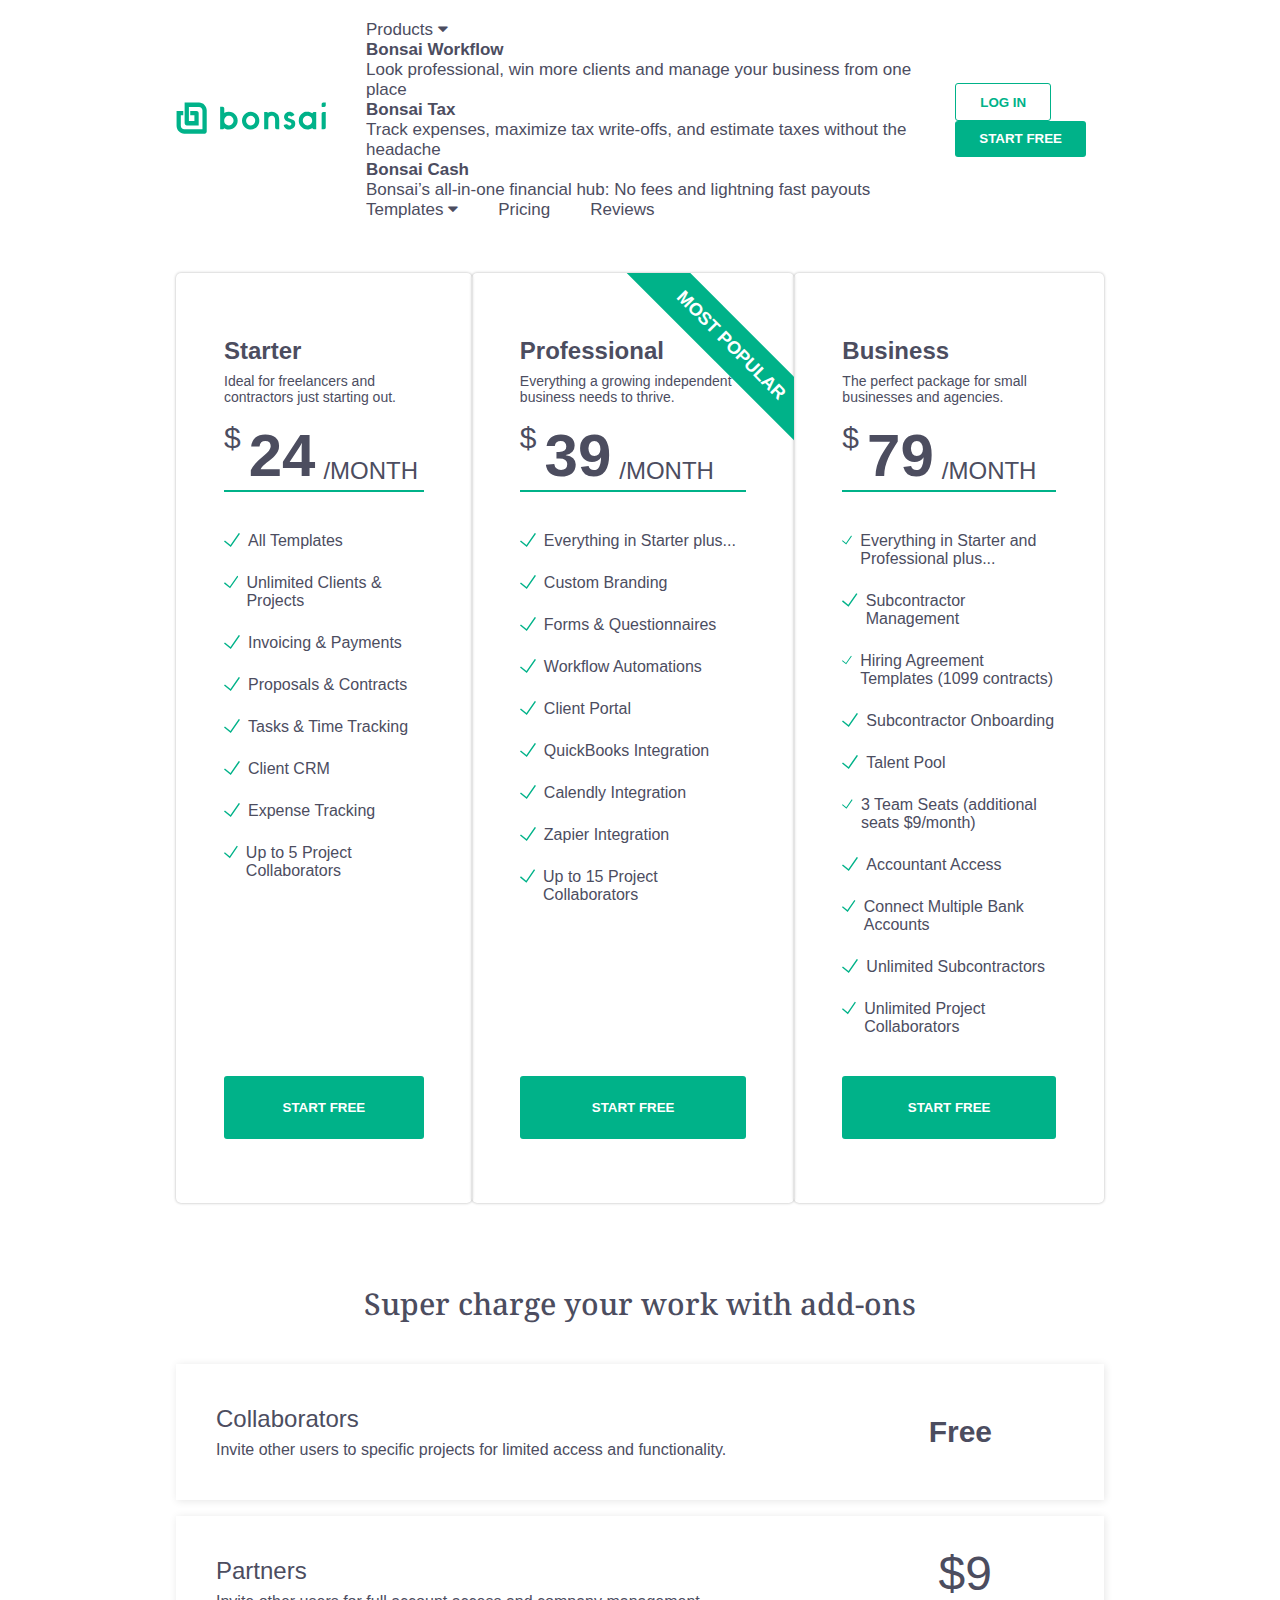
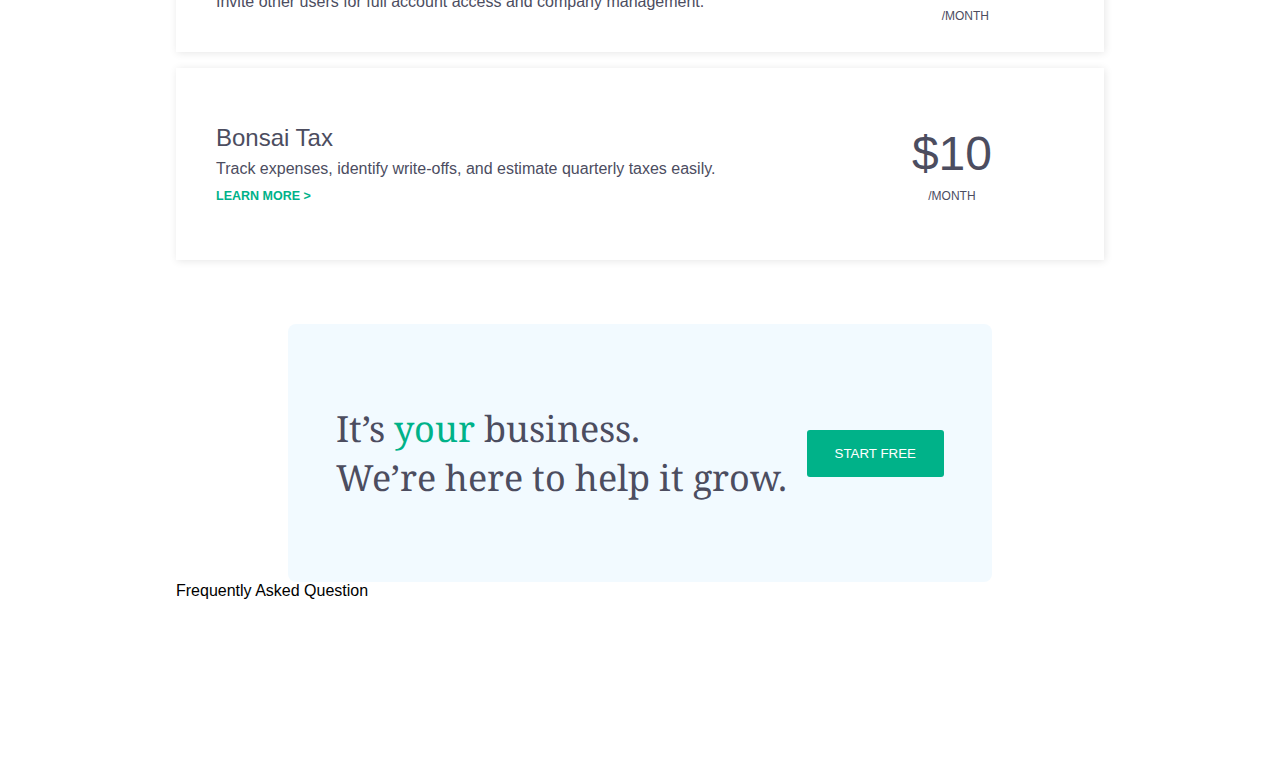
==== bonsai.html @ a68d9972 "added the dropdown content for product in html" ====
<!DOCTYPE html>
<html lang="en">
<head>
    <meta charset="UTF-8">
    <meta name="viewport" content="width=device-width, initial-scale=1.0">
    <title>Bonsai</title>
    <link rel="preconnect" href="https://fonts.googleapis.com">
<link rel="preconnect" href="https://fonts.gstatic.com" crossorigin>
<link href="https://fonts.googleapis.com/css2?family=Noto+Serif:ital,wght@0,100..900;1,100..900&display=swap" rel="stylesheet">
<link rel="stylesheet" href="https://cdnjs.cloudflare.com/ajax/libs/font-awesome/4.7.0/css/font-awesome.min.css">

    <link rel="stylesheet" href="css/component/header.css">
    <link rel="stylesheet" href="css/bonsai__general.css">
    <link rel="stylesheet" href="css/component/pricing__header.css">
    <link rel="stylesheet" href="css/component/pricing__content.css">
    <link rel="stylesheet" href="css/component/addons.css">
    <link rel="stylesheet" href="css/component/signin.css">
</head>
<body>
        <!-- HEADER -->
    <header class="header__container">
        <div class="header__left">
            <img class="header__logo" src="pictures/bonsai-logo.svg" >
        </div>

        <div class="header__middle">
        <nav class="header__navigation">
            <ul class="header__list">
                <li class="header__list-element header__products">
                    <span class="header__dropdown ">Products <i class="fa fa-caret-down"></i></span>
                    <!-- Dropdown content -->
                    <div class="header__dropdown-content">
                        <a class="header__dropdown-element">
                            <h4 class="dropdown__title">Bonsai Workflow</h4>
                            <p class="dropdown__description">
                                Look professional, win more clients and manage your business from one place
                            </p>
                        </a>
                        <a class="header__dropdown-element">
                            <h4 class="dropdown__title">Bonsai Tax</h4>
                            <p class="dropdown__description">
                                Track expenses, maximize tax write-offs, and estimate taxes without the headache
                            </p>
                        </a>
                        <a class="header__dropdown-element">
                            <h4 class="dropdown__title">Bonsai Cash</h4>
                            <p class="dropdown__description">
                                Bonsai’s all-in-one financial hub: No fees and lightning fast payouts
                            </p>
                        </a>
                    </a>
                </li>
                <li class="header__list-element">
                    <span class="header__dropdown">Templates <i class="fa fa-caret-down"></i></span>
                </li>
                <li class="header__list-element">
                    <a class="header__link" href="">Pricing</a>
                </li>
                <li class="header__list-element">
                    <a class="header__link" href="">Reviews</a>
                </li>
            </ul>
        </nav>
       </div>

       <div class="header__right">
            <button class="header__login">LOG IN</button>
            <button class="header__start">START FREE</button>
        </div>
    </header>
    <!-- MAIN SECTION -->
    <main>
        <!-- PRICING -->
        <section class="pricing__container">
            <div class="pricing__header">
                <h1 class="pricing__header-title">Plans & Pricing</h1>
                <div class="pricing__header-toggle-container">
                    <div class="pricing__header-toggle-monthly pricing__header-text">
                        MONTHLY
                    </div>
                    <label class="pricing__toggle-container">
                        <input type="checkbox" class="pricing__toggle-input">
                        <div class="pricing__toggle-button corner-round"></div>
                    </label>
                    <div class="pricing__header-toggle-yearly pricing__header-text">
                        YEARLY
                    </div>
                    <img class="pricing__header-toggle-image" src="pictures/2-months.svg" alt="">
                </div>
            </div>
            <div class="pricing__content-container">
                <!-- ELEMENT 1 -->
                <article class="pricing__content-element">
                    <h1 class="pricing__content-title">Starter</h1>
                    <p class="pricing__content-description">Ideal for freelancers and contractors just starting out.</p>
                    <div  class="pricing__content-price-container">
                        <span class="pricing__content-price-dollar">$</span><span class="pricing__content-price">24</span><span class="pricing__content-price-month">/MONTH</span>
                    </div>
                    <ul class="pricing-content-list">
                        <li><svg fill="#00b289" height="64px" width="64px" version="1.1" id="Capa_1" xmlns="http://www.w3.org/2000/svg" xmlns:xlink="http://www.w3.org/1999/xlink" viewBox="0 0 490 490" xml:space="preserve" stroke="#00b289" stroke-width="0.0049"><g id="SVGRepo_bgCarrier" stroke-width="0"></g><g id="SVGRepo_tracerCarrier" stroke-linecap="round" stroke-linejoin="round"></g><g id="SVGRepo_iconCarrier"> <polygon points="452.253,28.326 197.831,394.674 29.044,256.875 0,292.469 207.253,461.674 490,54.528 "></polygon> </g></svg> All Templates</li>
                        <li><svg fill="#00b289" height="64px" width="64px" version="1.1" id="Capa_1" xmlns="http://www.w3.org/2000/svg" xmlns:xlink="http://www.w3.org/1999/xlink" viewBox="0 0 490 490" xml:space="preserve" stroke="#00b289" stroke-width="0.0049"><g id="SVGRepo_bgCarrier" stroke-width="0"></g><g id="SVGRepo_tracerCarrier" stroke-linecap="round" stroke-linejoin="round"></g><g id="SVGRepo_iconCarrier"> <polygon points="452.253,28.326 197.831,394.674 29.044,256.875 0,292.469 207.253,461.674 490,54.528 "></polygon> </g></svg> Unlimited Clients & Projects</li>
                        <li><svg fill="#00b289" height="64px" width="64px" version="1.1" id="Capa_1" xmlns="http://www.w3.org/2000/svg" xmlns:xlink="http://www.w3.org/1999/xlink" viewBox="0 0 490 490" xml:space="preserve" stroke="#00b289" stroke-width="0.0049"><g id="SVGRepo_bgCarrier" stroke-width="0"></g><g id="SVGRepo_tracerCarrier" stroke-linecap="round" stroke-linejoin="round"></g><g id="SVGRepo_iconCarrier"> <polygon points="452.253,28.326 197.831,394.674 29.044,256.875 0,292.469 207.253,461.674 490,54.528 "></polygon> </g></svg> Invoicing & Payments</li>
                        <li><svg fill="#00b289" height="64px" width="64px" version="1.1" id="Capa_1" xmlns="http://www.w3.org/2000/svg" xmlns:xlink="http://www.w3.org/1999/xlink" viewBox="0 0 490 490" xml:space="preserve" stroke="#00b289" stroke-width="0.0049"><g id="SVGRepo_bgCarrier" stroke-width="0"></g><g id="SVGRepo_tracerCarrier" stroke-linecap="round" stroke-linejoin="round"></g><g id="SVGRepo_iconCarrier"> <polygon points="452.253,28.326 197.831,394.674 29.044,256.875 0,292.469 207.253,461.674 490,54.528 "></polygon> </g></svg> Proposals & Contracts</li>
                        <li><svg fill="#00b289" height="64px" width="64px" version="1.1" id="Capa_1" xmlns="http://www.w3.org/2000/svg" xmlns:xlink="http://www.w3.org/1999/xlink" viewBox="0 0 490 490" xml:space="preserve" stroke="#00b289" stroke-width="0.0049"><g id="SVGRepo_bgCarrier" stroke-width="0"></g><g id="SVGRepo_tracerCarrier" stroke-linecap="round" stroke-linejoin="round"></g><g id="SVGRepo_iconCarrier"> <polygon points="452.253,28.326 197.831,394.674 29.044,256.875 0,292.469 207.253,461.674 490,54.528 "></polygon> </g></svg> Tasks & Time Tracking</li>
                        <li><svg fill="#00b289" height="64px" width="64px" version="1.1" id="Capa_1" xmlns="http://www.w3.org/2000/svg" xmlns:xlink="http://www.w3.org/1999/xlink" viewBox="0 0 490 490" xml:space="preserve" stroke="#00b289" stroke-width="0.0049"><g id="SVGRepo_bgCarrier" stroke-width="0"></g><g id="SVGRepo_tracerCarrier" stroke-linecap="round" stroke-linejoin="round"></g><g id="SVGRepo_iconCarrier"> <polygon points="452.253,28.326 197.831,394.674 29.044,256.875 0,292.469 207.253,461.674 490,54.528 "></polygon> </g></svg> Client CRM</li>
                        <li><svg fill="#00b289" height="64px" width="64px" version="1.1" id="Capa_1" xmlns="http://www.w3.org/2000/svg" xmlns:xlink="http://www.w3.org/1999/xlink" viewBox="0 0 490 490" xml:space="preserve" stroke="#00b289" stroke-width="0.0049"><g id="SVGRepo_bgCarrier" stroke-width="0"></g><g id="SVGRepo_tracerCarrier" stroke-linecap="round" stroke-linejoin="round"></g><g id="SVGRepo_iconCarrier"> <polygon points="452.253,28.326 197.831,394.674 29.044,256.875 0,292.469 207.253,461.674 490,54.528 "></polygon> </g></svg> Expense Tracking</li>
                        <li><svg fill="#00b289" height="64px" width="64px" version="1.1" id="Capa_1" xmlns="http://www.w3.org/2000/svg" xmlns:xlink="http://www.w3.org/1999/xlink" viewBox="0 0 490 490" xml:space="preserve" stroke="#00b289" stroke-width="0.0049"><g id="SVGRepo_bgCarrier" stroke-width="0"></g><g id="SVGRepo_tracerCarrier" stroke-linecap="round" stroke-linejoin="round"></g><g id="SVGRepo_iconCarrier"> <polygon points="452.253,28.326 197.831,394.674 29.044,256.875 0,292.469 207.253,461.674 490,54.528 "></polygon> </g></svg> Up to 5 Project Collaborators</li>
                    </ul>
                    <button class="pricing-content-button">START FREE</button>
                </article>
                <!-- ELEMENT 2 -->
                <article class="pricing__content-element most-popular">
                    <div class="most_popular-container">MOST POPULAR</div>
                    <h1 class="pricing__content-title">Professional</h1>
                    <p class="pricing__content-description">Everything a growing independent business needs to thrive.</p>
                    <div class="pricing__content-price-container">
                         <span class="pricing__content-price-dollar">$</span><span class="pricing__content-price">39</span><span class="pricing__content-price-month">/MONTH</span>
                    </div>
                    <ul class="pricing-content-list">
                        <li><svg fill="#00b289" height="64px" width="64px" version="1.1" id="Capa_1" xmlns="http://www.w3.org/2000/svg" xmlns:xlink="http://www.w3.org/1999/xlink" viewBox="0 0 490 490" xml:space="preserve" stroke="#00b289" stroke-width="0.0049"><g id="SVGRepo_bgCarrier" stroke-width="0"></g><g id="SVGRepo_tracerCarrier" stroke-linecap="round" stroke-linejoin="round"></g><g id="SVGRepo_iconCarrier"> <polygon points="452.253,28.326 197.831,394.674 29.044,256.875 0,292.469 207.253,461.674 490,54.528 "></polygon> </g></svg>    Everything in Starter plus...</li>
                        <li><svg fill="#00b289" height="64px" width="64px" version="1.1" id="Capa_1" xmlns="http://www.w3.org/2000/svg" xmlns:xlink="http://www.w3.org/1999/xlink" viewBox="0 0 490 490" xml:space="preserve" stroke="#00b289" stroke-width="0.0049"><g id="SVGRepo_bgCarrier" stroke-width="0"></g><g id="SVGRepo_tracerCarrier" stroke-linecap="round" stroke-linejoin="round"></g><g id="SVGRepo_iconCarrier"> <polygon points="452.253,28.326 197.831,394.674 29.044,256.875 0,292.469 207.253,461.674 490,54.528 "></polygon> </g></svg>    Custom Branding</li>
                        <li><svg fill="#00b289" height="64px" width="64px" version="1.1" id="Capa_1" xmlns="http://www.w3.org/2000/svg" xmlns:xlink="http://www.w3.org/1999/xlink" viewBox="0 0 490 490" xml:space="preserve" stroke="#00b289" stroke-width="0.0049"><g id="SVGRepo_bgCarrier" stroke-width="0"></g><g id="SVGRepo_tracerCarrier" stroke-linecap="round" stroke-linejoin="round"></g><g id="SVGRepo_iconCarrier"> <polygon points="452.253,28.326 197.831,394.674 29.044,256.875 0,292.469 207.253,461.674 490,54.528 "></polygon> </g></svg>    Forms & Questionnaires</li>
                        <li><svg fill="#00b289" height="64px" width="64px" version="1.1" id="Capa_1" xmlns="http://www.w3.org/2000/svg" xmlns:xlink="http://www.w3.org/1999/xlink" viewBox="0 0 490 490" xml:space="preserve" stroke="#00b289" stroke-width="0.0049"><g id="SVGRepo_bgCarrier" stroke-width="0"></g><g id="SVGRepo_tracerCarrier" stroke-linecap="round" stroke-linejoin="round"></g><g id="SVGRepo_iconCarrier"> <polygon points="452.253,28.326 197.831,394.674 29.044,256.875 0,292.469 207.253,461.674 490,54.528 "></polygon> </g></svg>    Workflow Automations</li>
                        <li><svg fill="#00b289" height="64px" width="64px" version="1.1" id="Capa_1" xmlns="http://www.w3.org/2000/svg" xmlns:xlink="http://www.w3.org/1999/xlink" viewBox="0 0 490 490" xml:space="preserve" stroke="#00b289" stroke-width="0.0049"><g id="SVGRepo_bgCarrier" stroke-width="0"></g><g id="SVGRepo_tracerCarrier" stroke-linecap="round" stroke-linejoin="round"></g><g id="SVGRepo_iconCarrier"> <polygon points="452.253,28.326 197.831,394.674 29.044,256.875 0,292.469 207.253,461.674 490,54.528 "></polygon> </g></svg>    Client Portal</li>
                        <li><svg fill="#00b289" height="64px" width="64px" version="1.1" id="Capa_1" xmlns="http://www.w3.org/2000/svg" xmlns:xlink="http://www.w3.org/1999/xlink" viewBox="0 0 490 490" xml:space="preserve" stroke="#00b289" stroke-width="0.0049"><g id="SVGRepo_bgCarrier" stroke-width="0"></g><g id="SVGRepo_tracerCarrier" stroke-linecap="round" stroke-linejoin="round"></g><g id="SVGRepo_iconCarrier"> <polygon points="452.253,28.326 197.831,394.674 29.044,256.875 0,292.469 207.253,461.674 490,54.528 "></polygon> </g></svg>    QuickBooks Integration</li>
                        <li><svg fill="#00b289" height="64px" width="64px" version="1.1" id="Capa_1" xmlns="http://www.w3.org/2000/svg" xmlns:xlink="http://www.w3.org/1999/xlink" viewBox="0 0 490 490" xml:space="preserve" stroke="#00b289" stroke-width="0.0049"><g id="SVGRepo_bgCarrier" stroke-width="0"></g><g id="SVGRepo_tracerCarrier" stroke-linecap="round" stroke-linejoin="round"></g><g id="SVGRepo_iconCarrier"> <polygon points="452.253,28.326 197.831,394.674 29.044,256.875 0,292.469 207.253,461.674 490,54.528 "></polygon> </g></svg>    Calendly Integration</li>
                        <li><svg fill="#00b289" height="64px" width="64px" version="1.1" id="Capa_1" xmlns="http://www.w3.org/2000/svg" xmlns:xlink="http://www.w3.org/1999/xlink" viewBox="0 0 490 490" xml:space="preserve" stroke="#00b289" stroke-width="0.0049"><g id="SVGRepo_bgCarrier" stroke-width="0"></g><g id="SVGRepo_tracerCarrier" stroke-linecap="round" stroke-linejoin="round"></g><g id="SVGRepo_iconCarrier"> <polygon points="452.253,28.326 197.831,394.674 29.044,256.875 0,292.469 207.253,461.674 490,54.528 "></polygon> </g></svg>    Zapier Integration</li>
                        <li><svg fill="#00b289" height="64px" width="64px" version="1.1" id="Capa_1" xmlns="http://www.w3.org/2000/svg" xmlns:xlink="http://www.w3.org/1999/xlink" viewBox="0 0 490 490" xml:space="preserve" stroke="#00b289" stroke-width="0.0049"><g id="SVGRepo_bgCarrier" stroke-width="0"></g><g id="SVGRepo_tracerCarrier" stroke-linecap="round" stroke-linejoin="round"></g><g id="SVGRepo_iconCarrier"> <polygon points="452.253,28.326 197.831,394.674 29.044,256.875 0,292.469 207.253,461.674 490,54.528 "></polygon> </g></svg>    Up to 15 Project Collaborators</li>
                    </ul>
                    <button class="pricing-content-button">START FREE</button>
                </article>
                <!-- ELEMENT 3 -->
                <article class="pricing__content-element">
                    <h1 class="pricing__content-title">Business</h1>
                    <p class="pricing__content-description">The perfect package for small businesses and agencies.</p>
                    <div class="pricing__content-price-container">
                         <span class="pricing__content-price-dollar">$</span><span class="pricing__content-price">79</span><span class="pricing__content-price-month">/MONTH</span>
                    </div>
                    <ul class="pricing-content-list">
                        <li><svg fill="#00b289" height="64px" width="64px" version="1.1" id="Capa_1" xmlns="http://www.w3.org/2000/svg" xmlns:xlink="http://www.w3.org/1999/xlink" viewBox="0 0 490 490" xml:space="preserve" stroke="#00b289" stroke-width="0.0049"><g id="SVGRepo_bgCarrier" stroke-width="0"></g><g id="SVGRepo_tracerCarrier" stroke-linecap="round" stroke-linejoin="round"></g><g id="SVGRepo_iconCarrier"> <polygon points="452.253,28.326 197.831,394.674 29.044,256.875 0,292.469 207.253,461.674 490,54.528 "></polygon> </g></svg> Everything in Starter and Professional plus...</li>
                        <li><svg fill="#00b289" height="64px" width="64px" version="1.1" id="Capa_1" xmlns="http://www.w3.org/2000/svg" xmlns:xlink="http://www.w3.org/1999/xlink" viewBox="0 0 490 490" xml:space="preserve" stroke="#00b289" stroke-width="0.0049"><g id="SVGRepo_bgCarrier" stroke-width="0"></g><g id="SVGRepo_tracerCarrier" stroke-linecap="round" stroke-linejoin="round"></g><g id="SVGRepo_iconCarrier"> <polygon points="452.253,28.326 197.831,394.674 29.044,256.875 0,292.469 207.253,461.674 490,54.528 "></polygon> </g></svg> Subcontractor Management</li>
                        <li><svg fill="#00b289" height="64px" width="64px" version="1.1" id="Capa_1" xmlns="http://www.w3.org/2000/svg" xmlns:xlink="http://www.w3.org/1999/xlink" viewBox="0 0 490 490" xml:space="preserve" stroke="#00b289" stroke-width="0.0049"><g id="SVGRepo_bgCarrier" stroke-width="0"></g><g id="SVGRepo_tracerCarrier" stroke-linecap="round" stroke-linejoin="round"></g><g id="SVGRepo_iconCarrier"> <polygon points="452.253,28.326 197.831,394.674 29.044,256.875 0,292.469 207.253,461.674 490,54.528 "></polygon> </g></svg> Hiring Agreement Templates (1099 contracts)</li>
                        <li><svg fill="#00b289" height="64px" width="64px" version="1.1" id="Capa_1" xmlns="http://www.w3.org/2000/svg" xmlns:xlink="http://www.w3.org/1999/xlink" viewBox="0 0 490 490" xml:space="preserve" stroke="#00b289" stroke-width="0.0049"><g id="SVGRepo_bgCarrier" stroke-width="0"></g><g id="SVGRepo_tracerCarrier" stroke-linecap="round" stroke-linejoin="round"></g><g id="SVGRepo_iconCarrier"> <polygon points="452.253,28.326 197.831,394.674 29.044,256.875 0,292.469 207.253,461.674 490,54.528 "></polygon> </g></svg> Subcontractor Onboarding</li>
                        <li><svg fill="#00b289" height="64px" width="64px" version="1.1" id="Capa_1" xmlns="http://www.w3.org/2000/svg" xmlns:xlink="http://www.w3.org/1999/xlink" viewBox="0 0 490 490" xml:space="preserve" stroke="#00b289" stroke-width="0.0049"><g id="SVGRepo_bgCarrier" stroke-width="0"></g><g id="SVGRepo_tracerCarrier" stroke-linecap="round" stroke-linejoin="round"></g><g id="SVGRepo_iconCarrier"> <polygon points="452.253,28.326 197.831,394.674 29.044,256.875 0,292.469 207.253,461.674 490,54.528 "></polygon> </g></svg> Talent Pool</li>
                        <li><svg fill="#00b289" height="64px" width="64px" version="1.1" id="Capa_1" xmlns="http://www.w3.org/2000/svg" xmlns:xlink="http://www.w3.org/1999/xlink" viewBox="0 0 490 490" xml:space="preserve" stroke="#00b289" stroke-width="0.0049"><g id="SVGRepo_bgCarrier" stroke-width="0"></g><g id="SVGRepo_tracerCarrier" stroke-linecap="round" stroke-linejoin="round"></g><g id="SVGRepo_iconCarrier"> <polygon points="452.253,28.326 197.831,394.674 29.044,256.875 0,292.469 207.253,461.674 490,54.528 "></polygon> </g></svg> 3 Team Seats (additional seats $9/month)</li>
                        <li><svg fill="#00b289" height="64px" width="64px" version="1.1" id="Capa_1" xmlns="http://www.w3.org/2000/svg" xmlns:xlink="http://www.w3.org/1999/xlink" viewBox="0 0 490 490" xml:space="preserve" stroke="#00b289" stroke-width="0.0049"><g id="SVGRepo_bgCarrier" stroke-width="0"></g><g id="SVGRepo_tracerCarrier" stroke-linecap="round" stroke-linejoin="round"></g><g id="SVGRepo_iconCarrier"> <polygon points="452.253,28.326 197.831,394.674 29.044,256.875 0,292.469 207.253,461.674 490,54.528 "></polygon> </g></svg> Accountant Access</li>
                        <li><svg fill="#00b289" height="64px" width="64px" version="1.1" id="Capa_1" xmlns="http://www.w3.org/2000/svg" xmlns:xlink="http://www.w3.org/1999/xlink" viewBox="0 0 490 490" xml:space="preserve" stroke="#00b289" stroke-width="0.0049"><g id="SVGRepo_bgCarrier" stroke-width="0"></g><g id="SVGRepo_tracerCarrier" stroke-linecap="round" stroke-linejoin="round"></g><g id="SVGRepo_iconCarrier"> <polygon points="452.253,28.326 197.831,394.674 29.044,256.875 0,292.469 207.253,461.674 490,54.528 "></polygon> </g></svg> Connect Multiple Bank Accounts</li>
                        <li><svg fill="#00b289" height="64px" width="64px" version="1.1" id="Capa_1" xmlns="http://www.w3.org/2000/svg" xmlns:xlink="http://www.w3.org/1999/xlink" viewBox="0 0 490 490" xml:space="preserve" stroke="#00b289" stroke-width="0.0049"><g id="SVGRepo_bgCarrier" stroke-width="0"></g><g id="SVGRepo_tracerCarrier" stroke-linecap="round" stroke-linejoin="round"></g><g id="SVGRepo_iconCarrier"> <polygon points="452.253,28.326 197.831,394.674 29.044,256.875 0,292.469 207.253,461.674 490,54.528 "></polygon> </g></svg> Unlimited Subcontractors</li>
                        <li><svg fill="#00b289" height="64px" width="64px" version="1.1" id="Capa_1" xmlns="http://www.w3.org/2000/svg" xmlns:xlink="http://www.w3.org/1999/xlink" viewBox="0 0 490 490" xml:space="preserve" stroke="#00b289" stroke-width="0.0049"><g id="SVGRepo_bgCarrier" stroke-width="0"></g><g id="SVGRepo_tracerCarrier" stroke-linecap="round" stroke-linejoin="round"></g><g id="SVGRepo_iconCarrier"> <polygon points="452.253,28.326 197.831,394.674 29.044,256.875 0,292.469 207.253,461.674 490,54.528 "></polygon> </g></svg> Unlimited Project Collaborators
                        </li>
                    </ul>
                    <button class="pricing-content-button">START FREE</button>
                </article>
            </div>
        </section>
        <!-- ADDONS -->
        <section class="addons__container">
            <h2 class="addons__header">Super charge your work with add-ons</h2>
            
            <div class="addons__content-container">
                <div class="addons__content-element ">
                    <div class="addons__rightside">
                        <h3 class="addons__content-title bottom_gap">Collaborators</h3>
                        <p class="addons__content-description">Invite other users to specific projects for limited access and functionality.</p> 
                    </div>
                    <p class="addons__content-free">Free</p>
                </div>
                <div class="addons__content-element ">
                    <div class="addons__right-side">
                        <h3 class="addons__content-title bottom_gap">Partners</h3>
                        <p class="addons__content-description">Invite other users for full account access and company management.</p> 
                    </div>
                    <p class="addons__content-price">$9<span>/MONTH</span></p>
                </div>
                <div class="addons__content-element addons__content-bonsaitax ">
                    <div class="addons__right-side">
                        <h3 class="addons__content-title bottom_gap">Bonsai Tax</h3>
                        <p class="addons__content-description bottom_gap">Track expenses, identify write-offs, and estimate quarterly taxes easily.</p> 
                        <a href="#" class="addons__content-btn ">LEARN MORE <span class="addons__content-btn-sign">></span></a href="#">
                    </div>
                    <p class="addons__content-price">$10<span>/MONTH</span></p>
                </div>
            </div>
        </section>
        <!-- SIGN IN -->
        <section class="signin__container">
            <div class="sigin__left">
                <p class="signin__description">
                    It’s <span class="signin__green">your</span> business. <br>
                    We’re here to help it grow.
                </p>
            </div>
            <div class="signin__right">
                <a href="#">
                    <button class="signin__btn">START FREE</button>
                </a>
            </div>
        </section>
        <!-- FAQ -->
         <section class="faq__container">
            <div class="faq__header">
                Frequently Asked Question
            </div>
            <div class="faq__content">
                

                </div>
            </div>
         </section>
    </main>
    <footer>

    </footer>
</body>
</html>
---- css/component/header.css ----
.header__container{
    display: flex;
    flex-direction: row;
    align-items: center;
    justify-content: space-between;
    padding: 1.25rem 11rem;
    position: fixed;
    background-color: white;
    z-index: 2;
}
.header__logo{
    width: 150px;
}
.header__list{
    color: var(--clr-gray);
    font-size: 17px;
}
.header__list-element{
    float: left;
    margin-right: 2.5rem;
}

.header__dropdown{
    text-align: center;
}
.header__link{
    color: inherit;
}

.header__login{
    border: 1px solid var(--clr-teal);
    padding: 0.65rem 1.5rem;
    border-radius: 3px;
    color: var(--clr-teal);
    font-weight: 600;
    margin-right: 0.75rem;
}
.header__login:hover{
    background-color: var(--clr-teal);
    color: white;
}
.header__start{
    background-color: var(--clr-teal);
    color: white;
    font-weight: 600; 
    padding: 0.65rem 1.5rem;
    border-radius: 3px;
}
.header__start:hover{
    background-color: #08ab85;
}
.header__middle{
    color: var(--clr-gray);
}
---- css/bonsai__general.css ----
*{
    margin: 0;
    line-height: calc(1em +0.5rem);
}
html{
    scroll-behavior: smooth;
}
body{
    font-family: "roboto", sans-serif;
}
button{
    padding: 0;
    background: none;
    border:none;
    cursor: pointer;
    display: inline-block;
 
}
a{
    text-decoration:none;
}
ul{
    list-style-type: none;
    overflow: none;    
}
svg{
   height: 16px;
   width: 16px;
   margin-right: 0.5rem;
}
main{
    padding: 10rem 11rem;
}
/* size */
:root{
    --size-xs:0.5rem;
    --size-sm: 0.75rem;
    --size-base: 1rem;/* 16px */
    --size-lg:1.125rem; /* 18px */
    --size-xl:1.25rem;/* 20px */
    --size-2xl:1.5rem;/* 24px */
    --size-3xl:1.875rem;/* 30px */
    --size-4xl:2.25rem;/* 36px */
    --size-5xl:3rem;/* 48px */
    --size-6xl:3.75rem;/* 60px */
    --size-7xl:4.5rem;/* 72px */
    --size-8xl:6rem;/* 96px */
    --size-9xl:8rem;/* 128px */
    --size-10xl:10rem;/* 160px */
}
/* font */

:root{
    --clr-yellow:#f8db62;
    --clr-gray:#4c4d5f;
    --clr-teal: #00b289;
}
---- css/component/pricing__header.css ----
.pricing__container{
   
}
.pricing__header{
    display: flex;
    align-items: center;
    justify-content: center;
    gap: 5rem;
    margin-bottom: 4rem;
}
.pricing__header-title{
    font-size: var(--size-4xl);
    color: var(--clr-gray);
    font-family:'Noto Serif';
    font-weight: 500;
}
.pricing__header-toggle-container{
    position: relative;
    display: flex;
    align-items: center;
    justify-content: center;
    gap: 2rem;
}
.pricing__toggle-container{
    position: relative;
    display: inline-block;
    width: 50px;
    height: 30px;
}
.pricing__toggle-input{
    opacity: 0;
    width: 0;
    height: 0;
}
   
.pricing__toggle-button{
    position: absolute;
    cursor:pointer;
    top: 0px;
    bottom: 0px;
    right: 0px;
    left: 0px;
    background-color: var(--clr-teal);
    transition: all 0.4s;
}
.pricing__toggle-button:before{
    content: "";
    position: absolute;
    bottom: 2px;
    left: 2px;
    width: 26px;
    height: 26px;
    border-radius:100% ;
    background-color: white;
    transition: all 0.4s;
}

.pricing__toggle-input:checked + .pricing__toggle-button:before{ 
    transform: translateX(20px);
}

 .corner-round{
    border-radius: 25px;
 }

.pricing__header-text{
    font-size: var(--size-base);
}
.pricing__header-toggle-image{
    position: absolute;
    left: auto;
    right: -22px;
    top: -38px;
}
---- css/component/pricing__content.css ----
.pricing__content-container{
    display: flex;
    justify-content: space-between;
    color: var(--clr-gray);
}
.pricing__content-element{
    /* border: 0.1px solid var(--clr-gray); */
    box-shadow: 0 0 3px rgba(0,0,0,0.3);
    border-radius: 5px;
    padding: 4rem 3rem;
    max-width: 260px;
    display: flex;
    flex-direction: column;
}
.pricing__content-title{
    font-size: var(--size-2xl);
    font-weight: 600;
    margin-bottom: 0.5rem;
}
.pricing__content-description{
    font-size: 14px;
   margin-bottom: 1rem;
}
.pricing__content-price-container{
    display: flex;
    align-items: start;
    gap: 0.5rem;
}
.pricing__content-price-dollar{
    font-size: var(--size-3xl);
}
.pricing__content-price{
    font-size: var(--size-6xl);
    font-weight: 600;
}
.pricing__content-price-month{
    font-size: var(--size-2xl);
    margin-top: 36px;
}
.pricing-content-list{
    border-top: 2px solid var(--clr-teal);
    padding-top: 2.5rem;
    padding-left: 0;
    margin-bottom:1rem;
}
.pricing-content-list li{
    margin-bottom: 1.5rem;
    display: flex;

}
.pricing-content-button{
    background-color: var(--clr-teal);
    color: white;
    font-weight: 600; 
    padding: 1.5rem 0rem;
    border-radius: 3px;
    margin-top: auto;
}

/* most popular part */
.most-popular{
    position: relative;
    overflow: hidden;
}
.most_popular-container{
    position:absolute;
    background-color: var(--clr-teal);
    color: white;
    font-weight: bold;
    font-size: var(--size-lg);
    padding: 0.75rem 0;
    width: 300px;
    left: auto;
    width: 300px;
    right: -87px;
    top: 50px;
    text-align: center;
    transform: rotateZ(45deg);
}
---- css/component/addons.css ----
.addons__container{
    display: flex;
    flex-direction: column;
    align-items: center;
    gap: 2.5rem;
    color: var(--clr-gray);
    margin-top:5rem;
}
/* header */
.addons__header{
    font-family: "Noto Serif";
    font-weight:500;
    font-size: var(--size-3xl);
}
/* content */

.addons__content-container{
    width: 100%;
}
.addons__content-element{
    display: flex;
    padding: 0.75rem 7rem 0.75rem 2.5rem ;
    justify-content: space-between;
    align-items: center;
    height: 7rem;
    margin-bottom: 1rem;
    box-shadow: 1px 1px 8px rgba(0, 0,0,0.1);
}
.addons__content-bonsaitax{

}
.addons__content-title{
    font-size: var(--size-2xl);
    font-weight: 500;
}
.addons__content-description{
    font-weight: lighter;
    font-size: var(--size-base);
}
.addons__content-free{
    font-size: var(--size-3xl);
    font-weight: 600;
}
.addons__content-price{
    font-size: var(--size-5xl);
    font-weight: 500;
    display: flex;
    flex-direction: column;
    align-items: center;
    gap:0.5rem;
}

.addons__content-price span{
    font-weight: 500;
    font-size: var(--size-sm);
} 
.bottom_gap{
    margin-bottom: 0.5rem;
}
.addons__content-btn{
    color: var(--clr-teal);
    font-weight: 600;
    font-size: 12.5px;
}
.addons__content-btn-sign{
}
.addons__content-btn-sign{
    transition: all 0.3s;
}
 .addons__content-btn:hover .addons__content-btn-sign{
    margin-left: 6px;
}

.addons__content-bonsaitax{
    padding-top:2.5rem;
    padding-bottom:2.5rem
}
---- css/component/signin.css ----
.signin__container{
    background-color: #f2faff;
    display: flex;
    justify-content: space-between;
    align-items:center;
    padding: 5rem 3rem;
    margin: 3rem 7rem 0 7rem;
    border-radius: 8px;
}
.signin__right{
    text-wrap: wrap;
}
.signin__description{
    font-family: 'Noto serif';
    font-size: var(--size-4xl);
    color: var(--clr-gray);
}
.signin__green{
    color: var(--clr-teal);
}
.signin__btn{
    background-color: var(--clr-teal);
    color: white;
    padding: 1rem 1.75rem;
    border-radius: 3px;
    text-wrap: nowrap;
}
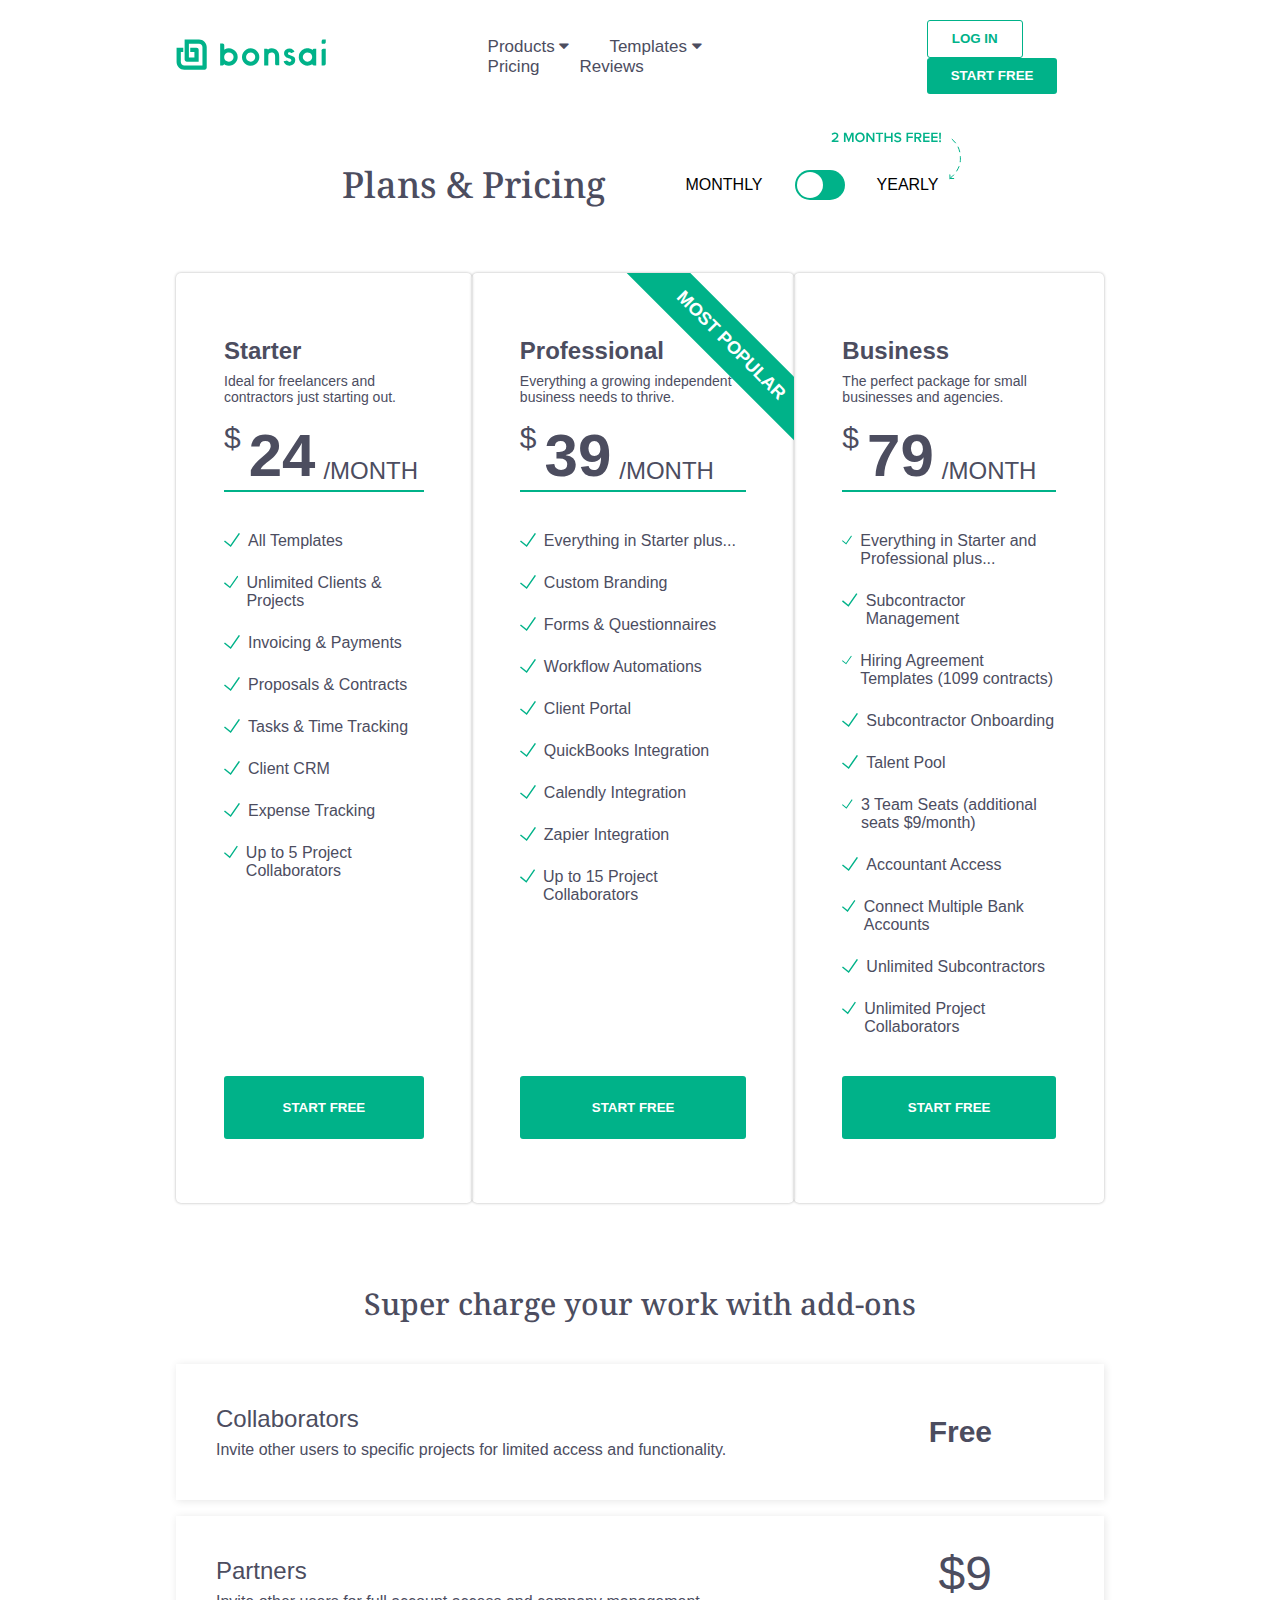
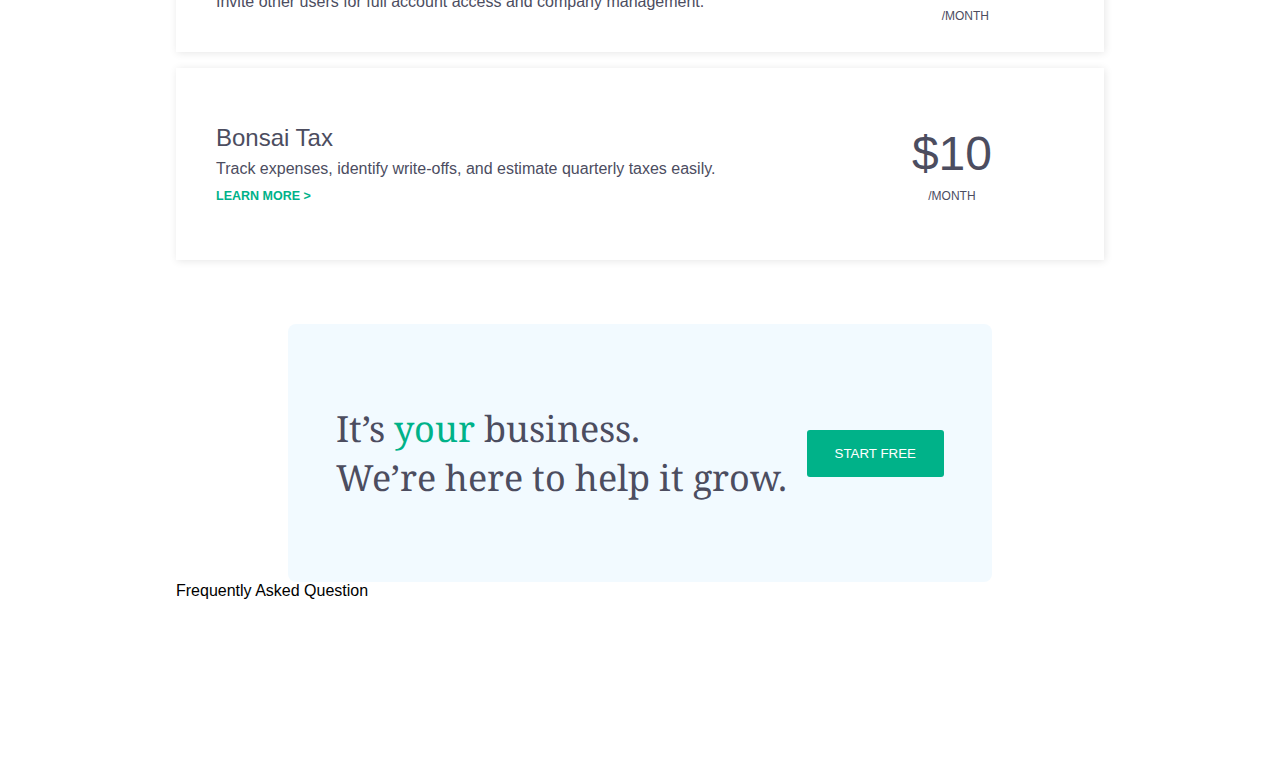
==== commit ea328640: "first section of products dropdown completed" ====
--- a/bonsai.html
+++ b/bonsai.html
@@ -15,6 +15,7 @@
     <link rel="stylesheet" href="css/component/pricing__content.css">
     <link rel="stylesheet" href="css/component/addons.css">
     <link rel="stylesheet" href="css/component/signin.css">
+    <link rel="stylesheet" href="css/component/header__dropdown.css">
 </head>
 <body>
         <!-- HEADER -->
@@ -30,25 +31,26 @@
                     <span class="header__dropdown ">Products <i class="fa fa-caret-down"></i></span>
                     <!-- Dropdown content -->
                     <div class="header__dropdown-content">
-                        <a class="header__dropdown-element">
+                        <div class="header__dropdown-element "style="padding-top:0;" >
                             <h4 class="dropdown__title">Bonsai Workflow</h4>
                             <p class="dropdown__description">
                                 Look professional, win more clients and manage your business from one place
                             </p>
-                        </a>
-                        <a class="header__dropdown-element">
+                        </div>
+                        <div class="header__dropdown-element">
                             <h4 class="dropdown__title">Bonsai Tax</h4>
                             <p class="dropdown__description">
                                 Track expenses, maximize tax write-offs, and estimate taxes without the headache
                             </p>
-                        </a>
-                        <a class="header__dropdown-element">
+                        </div>
+                        <div class="header__dropdown-element " style="border: none; ">
                             <h4 class="dropdown__title">Bonsai Cash</h4>
                             <p class="dropdown__description">
                                 Bonsai’s all-in-one financial hub: No fees and lightning fast payouts
                             </p>
-                        </a>
-                    </a>
+                        </div>
+                    </div>
+                    <!-- CONTENT END -->
                 </li>
                 <li class="header__list-element">
                     <span class="header__dropdown">Templates <i class="fa fa-caret-down"></i></span>
--- a/css/component/header.css
+++ b/css/component/header.css
@@ -7,6 +7,7 @@
     position: fixed;
     background-color: white;
     z-index: 2;
+    gap: 7.6rem;
 }
 .header__logo{
     width: 150px;
--- a/css/component/header__dropdown.css
+++ b/css/component/header__dropdown.css
@@ -0,0 +1,31 @@
+.header__products .header__dropdown-content{
+    display:none;
+    max-width: 275px;
+    padding: 2rem;
+    position: absolute;
+    left: 25%;
+    z-index: 1;
+    background-color: white;
+    box-shadow: 0 0 18px rgba(0,0,0,0.1);
+    margin-top: 1rem;
+}
+.header__products .header__dropdown-element{
+    border-bottom: 0.1px solid gray;
+    padding:2rem 0 ;
+    
+}
+.header__products .dropdown__title{
+    color: #292a2d;
+    margin-bottom:10px ;
+    font-size: var(--size-xl);
+    font-weight: 400;
+    font-family: 'Noto Serif';
+}
+
+.header__products .dropdown__description{
+    color: gray;
+    font-weight: lighter;
+}
+.header__products:hover .header__dropdown-content{
+    display: block;
+} 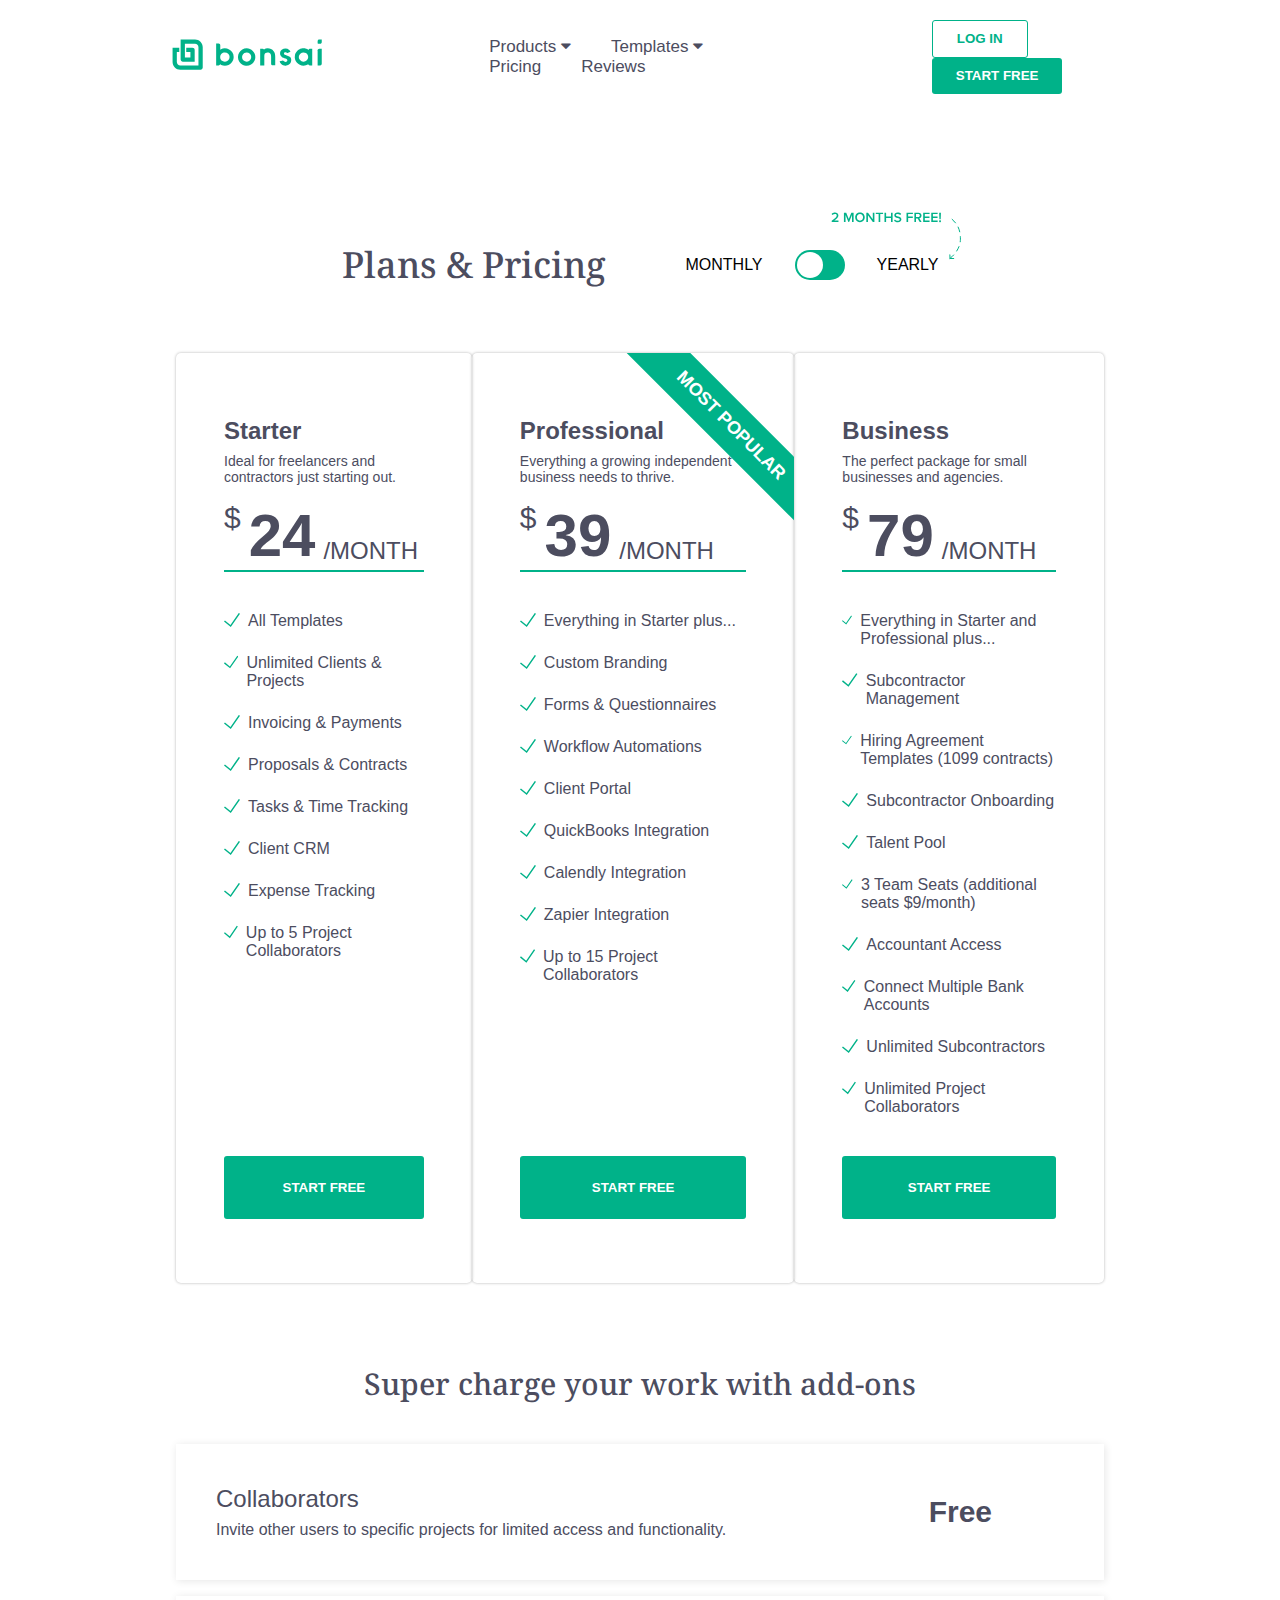
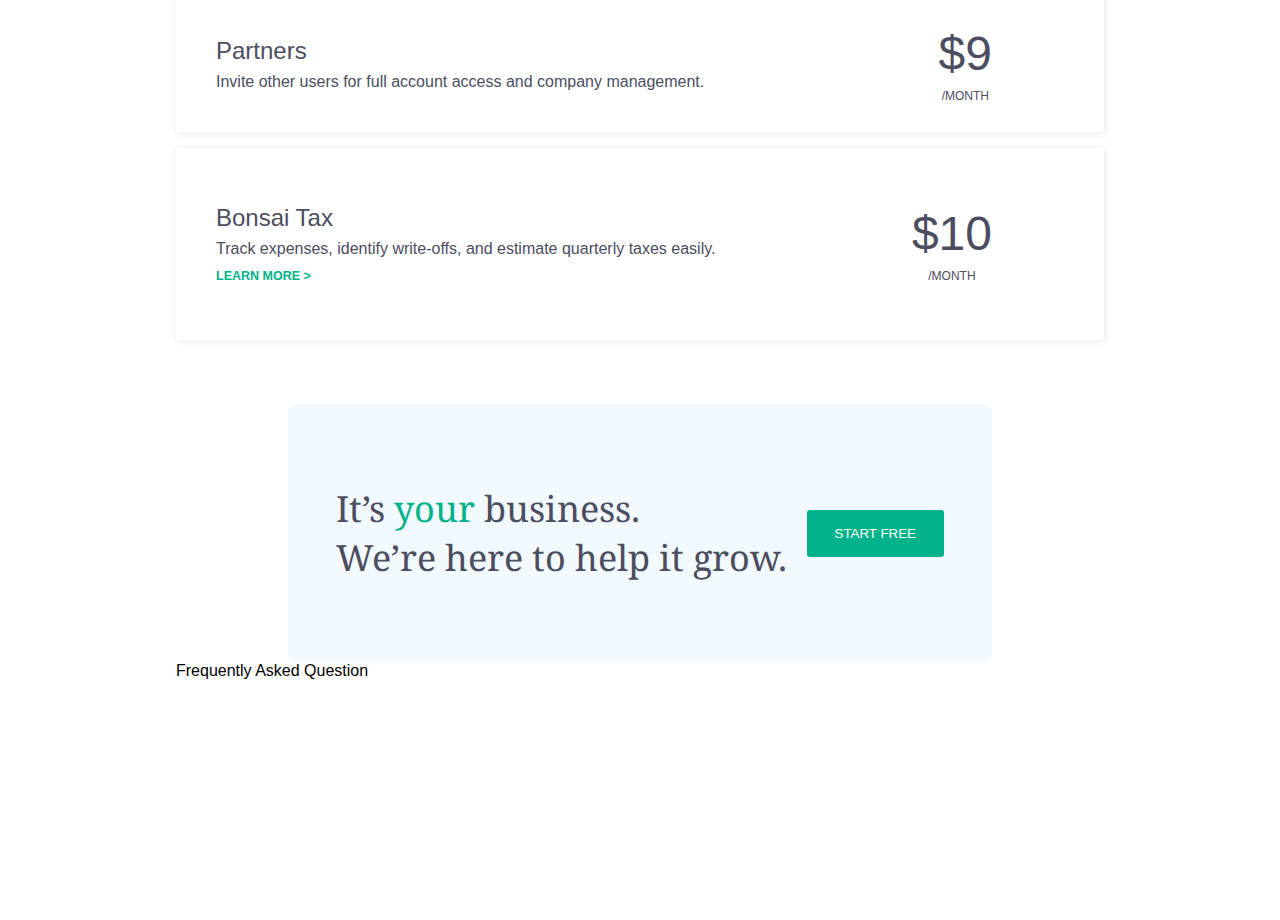
==== commit 1c5ab54a: "html of second section of product dropdown added" ====
--- a/bonsai.html
+++ b/bonsai.html
@@ -31,24 +31,68 @@
                     <span class="header__dropdown ">Products <i class="fa fa-caret-down"></i></span>
                     <!-- Dropdown content -->
                     <div class="header__dropdown-content">
-                        <div class="header__dropdown-element "style="padding-top:0;" >
-                            <h4 class="dropdown__title">Bonsai Workflow</h4>
-                            <p class="dropdown__description">
-                                Look professional, win more clients and manage your business from one place
-                            </p>
-                        </div>
-                        <div class="header__dropdown-element">
-                            <h4 class="dropdown__title">Bonsai Tax</h4>
-                            <p class="dropdown__description">
-                                Track expenses, maximize tax write-offs, and estimate taxes without the headache
-                            </p>
-                        </div>
-                        <div class="header__dropdown-element " style="border: none; ">
-                            <h4 class="dropdown__title">Bonsai Cash</h4>
-                            <p class="dropdown__description">
-                                Bonsai’s all-in-one financial hub: No fees and lightning fast payouts
-                            </p>
-                        </div>
+                        <section class="header__dropdown-left">
+                            <div class="header__dropdown-element "style="padding-top:0;" >
+                                <h4 class="dropdown__title">Bonsai Workflow</h4>
+                                <p class="dropdown__description">
+                                    Look professional, win more clients and manage your business from one place
+                                </p>
+                            </div>
+                            <div class="header__dropdown-element">
+                                <h4 class="dropdown__title">Bonsai Tax</h4>
+                                <p class="dropdown__description">
+                                    Track expenses, maximize tax write-offs, and estimate taxes without the headache
+                                </p>
+                            </div>
+                            <div class="header__dropdown-element " style="border: none; ">
+                                <h4 class="dropdown__title">Bonsai Cash</h4>
+                                <p class="dropdown__description">
+                                    Bonsai’s all-in-one financial hub: No fees and lightning fast payouts
+                                </p>
+                            </div>
+                        </section>
+                        <section class="header__dropdown-right">
+                            <div class="header__dropdown-element">
+                                <img src=""  class="header__dropdown-img">
+                                <title class="header__dropdown-title"></title>
+                                <p class="header__dropdown-description"></p>
+                            </div>
+                            <div class="header__dropdown-element">
+                                <img src=""  class="header__dropdown-img">
+                                <title class="header__dropdown-title"></title>
+                                <p class="header__dropdown-description"></p>
+                            </div>
+                            <div class="header__dropdown-element">
+                                <img src=""  class="header__dropdown-img">
+                                <title class="header__dropdown-title"></title>
+                                <p class="header__dropdown-description"></p>
+                            </div>
+                            <div class="header__dropdown-element">
+                                <img src=""  class="header__dropdown-img">
+                                <title class="header__dropdown-title"></title>
+                                <p class="header__dropdown-description"></p>
+                            </div>
+                            <div class="header__dropdown-element">
+                                <img src=""  class="header__dropdown-img">
+                                <title class="header__dropdown-title"></title>
+                                <p class="header__dropdown-description"></p>
+                            </div>
+                            <div class="header__dropdown-element">
+                                <img src=""  class="header__dropdown-img">
+                                <title class="header__dropdown-title"></title>
+                                <p class="header__dropdown-description"></p>
+                            </div>
+                            <div class="header__dropdown-element">
+                                <img src=""  class="header__dropdown-img">
+                                <title class="header__dropdown-title"></title>
+                                <p class="header__dropdown-description"></p>
+                            </div>
+                            <div class="header__dropdown-element">
+                                <img src=""  class="header__dropdown-img">
+                                <title class="header__dropdown-title"></title>
+                                <p class="header__dropdown-description"></p>
+                            </div>
+                        </section>
                     </div>
                     <!-- CONTENT END -->
                 </li>
--- a/css/component/header.css
+++ b/css/component/header.css
@@ -3,11 +3,11 @@
     flex-direction: row;
     align-items: center;
     justify-content: space-between;
-    padding: 1.25rem 11rem;
+    padding: 1.25rem 10.75rem;
     position: fixed;
     background-color: white;
     z-index: 2;
-    gap: 7.6rem;
+    gap: 7.95rem;
 }
 .header__logo{
     width: 150px;
--- a/css/bonsai__general.css
+++ b/css/bonsai__general.css
@@ -29,7 +29,7 @@
    margin-right: 0.5rem;
 }
 main{
-    padding: 10rem 11rem;
+    padding: 15rem 11rem;
 }
 /* size */
 :root{
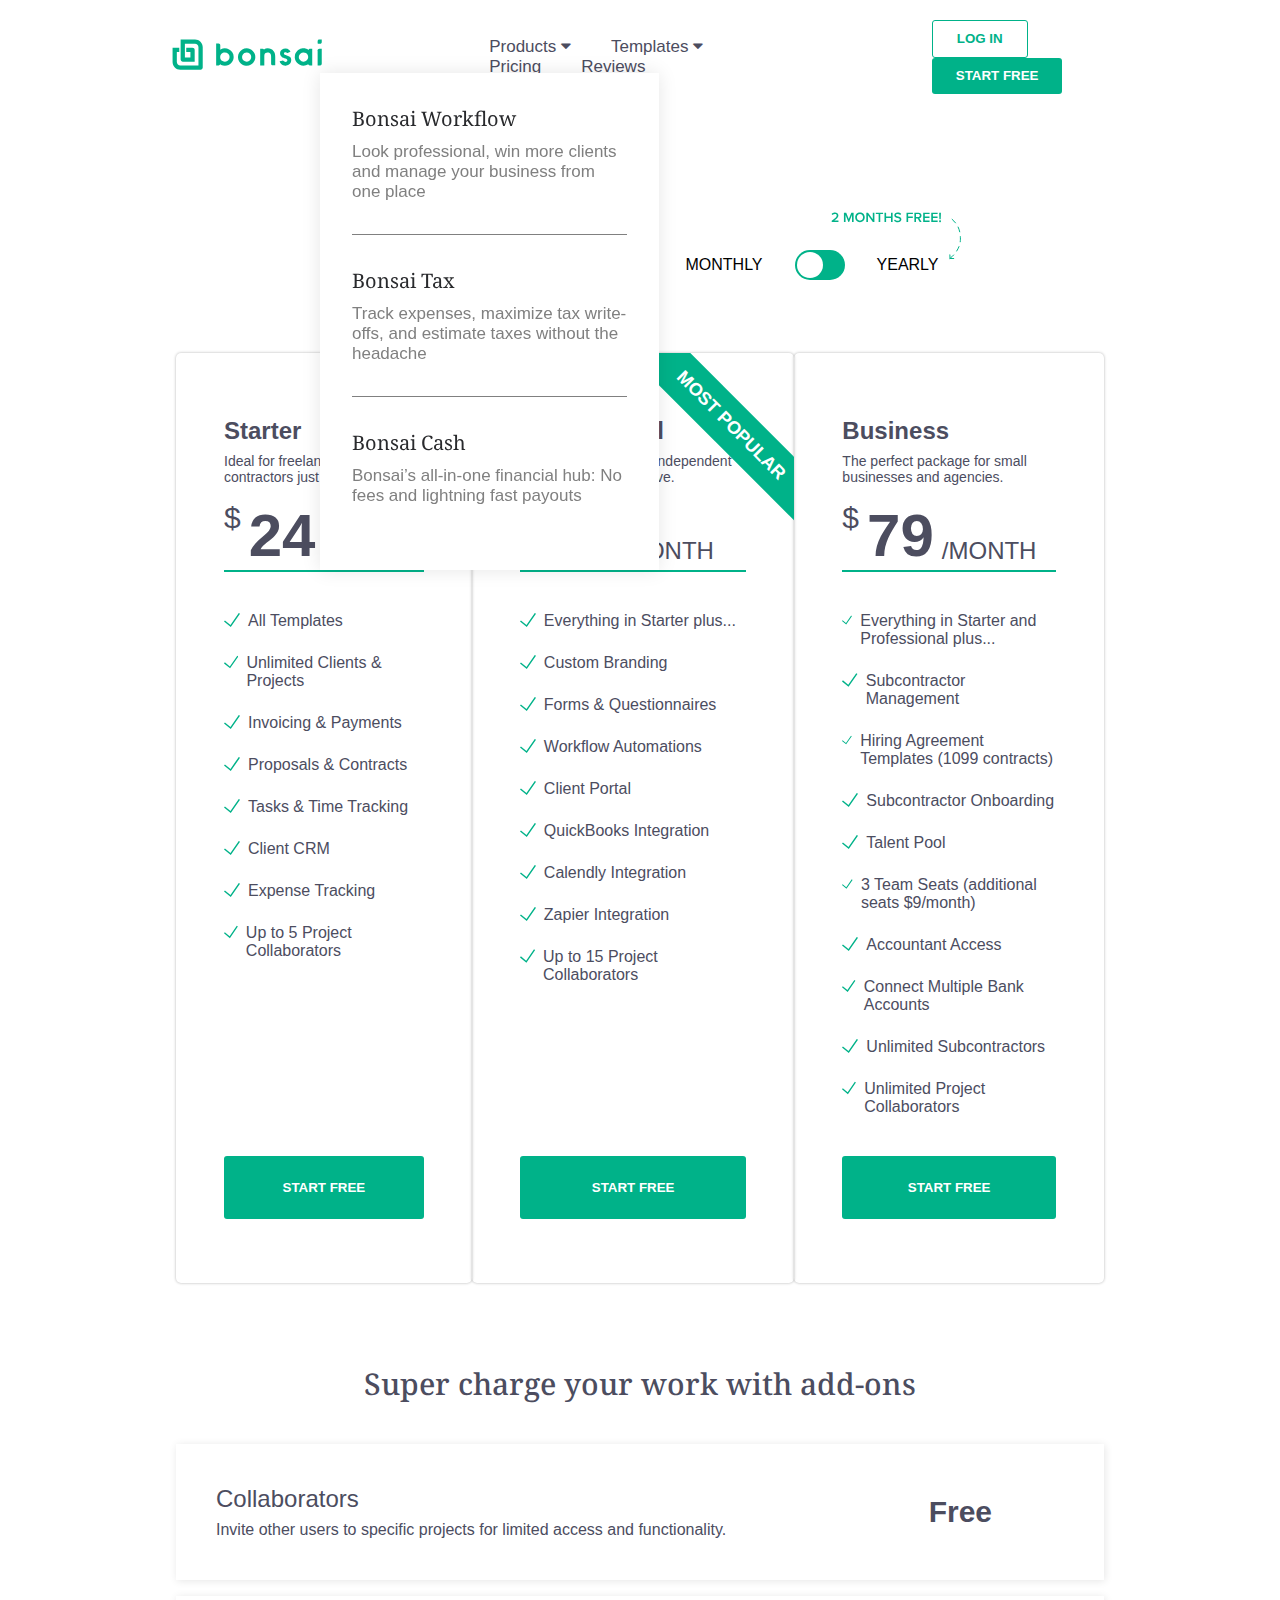
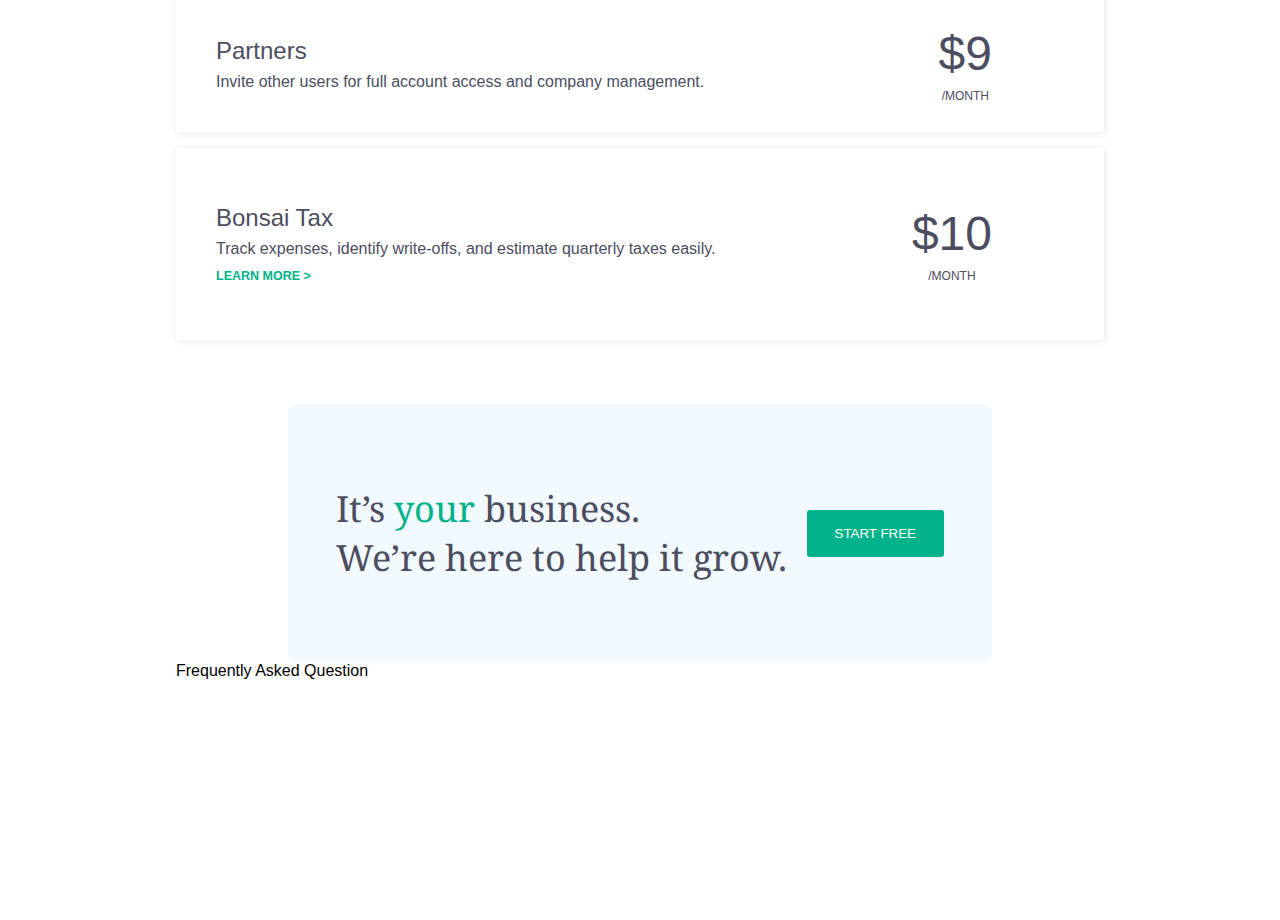
==== commit 19497516: "section section css added(not completed) and problem with selecting items on hover" ====
--- a/bonsai.html
+++ b/bonsai.html
@@ -31,68 +31,92 @@
                     <span class="header__dropdown ">Products <i class="fa fa-caret-down"></i></span>
                     <!-- Dropdown content -->
                     <div class="header__dropdown-content">
-                        <section class="header__dropdown-left">
-                            <div class="header__dropdown-element "style="padding-top:0;" >
-                                <h4 class="dropdown__title">Bonsai Workflow</h4>
-                                <p class="dropdown__description">
-                                    Look professional, win more clients and manage your business from one place
-                                </p>
+                        <div class="💪">
+
+                            <!-- LEFT SIDE -->
+                            <div class="header__dropdown-left">
+                                <div class="header__dropdown-element header__dropdown-workflow"style="padding-top:0;" >
+                                    <h4 class="dropdown__title">Bonsai Workflow</h4>
+                                    <p class="dropdown__description">
+                                        Look professional, win more clients and manage your business from one place
+                                    </p>
+                                </div>
+                                <div class="header__dropdown-element">
+                                    <h4 class="dropdown__title">Bonsai Tax</h4>
+                                    <p class="dropdown__description">
+                                        Track expenses, maximize tax write-offs, and estimate taxes without the headache
+                                    </p>
+                                </div>
+                                <div class="header__dropdown-element " style="border: none; ">
+                                    <h4 class="dropdown__title">Bonsai Cash</h4>
+                                    <p class="dropdown__description">
+                                        Bonsai’s all-in-one financial hub: No fees and lightning fast payouts
+                                    </p>
+                                </div>
                             </div>
-                            <div class="header__dropdown-element">
-                                <h4 class="dropdown__title">Bonsai Tax</h4>
-                                <p class="dropdown__description">
-                                    Track expenses, maximize tax write-offs, and estimate taxes without the headache
-                                </p>
+                            <!-- RIGHT SIDE -->
+                            <div class="header__dropdown-right">
+                                <div class="header__dropdown-grid">
+
+                                    <div class="header__dropdown-element">
+                                        <img src="pictures/invoice.svg"  class="header__dropdown-img">
+                                        <div class="💪-content">
+                                            <h5 class="header__dropdown-title">Invoices</h5>
+                                            <p class="header__dropdown-description">Get paid faster with automatic invoicing, online payments and more</p>
+                                        </div>
+                                    </div>
+                                    <div class="header__dropdown-element">
+                                        <img src="pictures/proposal.svg"  class="header__dropdown-img">
+                                        <div class="💪-content">
+                                            <h5 class="header__dropdown-title">Proposal</h5>
+                                            <p class="header__dropdown-description">Create client-winning proposals with open receipts, custom packages and electronic approvals</p>
+                                        </div>
+                                    </div>
+                                    <div class="header__dropdown-element">
+                                        <img src="pictures/contracts.svg"  class="header__dropdown-img">
+                                        <div class="💪-content">
+                                            <h5 class="header__dropdown-title">Contracts</h5>
+                                            <p class="header__dropdown-description">Protect your business with fully-customizable contract templates. Edit and e-sign hassle free.</p>
+                                        </div>
+                                    </div>
+                                    <div class="header__dropdown-element">
+                                        <img src="pictures/people.svg"  class="header__dropdown-img">
+                                        <div class="💪-content">
+                                            <h5 class="header__dropdown-title">Clients CRM</h5>
+                                            <p class="header__dropdown-description">Add leads, manage existing clients and track projects easily from one place</p>
+                                        </div>
+                                    </div>
+                                    <div class="header__dropdown-element">
+                                        <img src="pictures/forms.svg"  class="header__dropdown-img">
+                                        <div class="💪-content">
+                                            <h5 class="header__dropdown-title">Forms & Automations</h5>
+                                            <p class="header__dropdown-description">Boost client intake and automate feedback with custom web forms and questionnaires</p>
+                                        </div>
+                                    </div>
+                                    <div class="header__dropdown-element">
+                                        <img src="pictures/time_tracking.svg"  class="header__dropdown-img">
+                                        <div class="💪-content">
+                                            <h5 class="header__dropdown-title">Time Tracking</h5>
+                                            <p class="header__dropdown-description">Stay organized with Bonsai’s all-in-one time tracker, automated timesheets and billing system</p>
+                                        </div>
+                                    </div>
+                                    <div class="header__dropdown-element">
+                                        <img src="pictures/accounting.svg"  class="header__dropdown-img">
+                                        <div class="💪-content">
+                                            <h5 class="header__dropdown-title">Accounting</h5>
+                                            <p class="header__dropdown-description">Manage your finances easily with income reports, expense tracking, tax reminders and more</p>
+                                        </div>
+                                    </div>
+                                    <div class="header__dropdown-element">
+                                        <img src="pictures/task_tracking.svg"  class="header__dropdown-img">
+                                        <div class="💪-content">
+                                            <h5 class="header__dropdown-title">Task Tracking</h5>
+                                            <p class="header__dropdown-description">Stress-free task management with project templates and integrated timesheets</p>
+                                        </div>
+                                    </div>
+                                </div>
                             </div>
-                            <div class="header__dropdown-element " style="border: none; ">
-                                <h4 class="dropdown__title">Bonsai Cash</h4>
-                                <p class="dropdown__description">
-                                    Bonsai’s all-in-one financial hub: No fees and lightning fast payouts
-                                </p>
-                            </div>
-                        </section>
-                        <section class="header__dropdown-right">
-                            <div class="header__dropdown-element">
-                                <img src=""  class="header__dropdown-img">
-                                <title class="header__dropdown-title"></title>
-                                <p class="header__dropdown-description"></p>
-                            </div>
-                            <div class="header__dropdown-element">
-                                <img src=""  class="header__dropdown-img">
-                                <title class="header__dropdown-title"></title>
-                                <p class="header__dropdown-description"></p>
-                            </div>
-                            <div class="header__dropdown-element">
-                                <img src=""  class="header__dropdown-img">
-                                <title class="header__dropdown-title"></title>
-                                <p class="header__dropdown-description"></p>
-                            </div>
-                            <div class="header__dropdown-element">
-                                <img src=""  class="header__dropdown-img">
-                                <title class="header__dropdown-title"></title>
-                                <p class="header__dropdown-description"></p>
-                            </div>
-                            <div class="header__dropdown-element">
-                                <img src=""  class="header__dropdown-img">
-                                <title class="header__dropdown-title"></title>
-                                <p class="header__dropdown-description"></p>
-                            </div>
-                            <div class="header__dropdown-element">
-                                <img src=""  class="header__dropdown-img">
-                                <title class="header__dropdown-title"></title>
-                                <p class="header__dropdown-description"></p>
-                            </div>
-                            <div class="header__dropdown-element">
-                                <img src=""  class="header__dropdown-img">
-                                <title class="header__dropdown-title"></title>
-                                <p class="header__dropdown-description"></p>
-                            </div>
-                            <div class="header__dropdown-element">
-                                <img src=""  class="header__dropdown-img">
-                                <title class="header__dropdown-title"></title>
-                                <p class="header__dropdown-description"></p>
-                            </div>
-                        </section>
+                        </div>
                     </div>
                     <!-- CONTENT END -->
                 </li>
--- a/css/component/header__dropdown.css
+++ b/css/component/header__dropdown.css
@@ -1,7 +1,5 @@
 .header__products .header__dropdown-content{
-    display:none;
-    max-width: 275px;
-    padding: 2rem;
+    /* display:none; */
     position: absolute;
     left: 25%;
     z-index: 1;
@@ -9,12 +7,26 @@
     box-shadow: 0 0 18px rgba(0,0,0,0.1);
     margin-top: 1rem;
 }
-.header__products .header__dropdown-element{
+.header__products .header__dropdown-content .💪{
+    display: flex;
+}
+.header__products:hover .header__dropdown-content,.header__dropdown-content:hover{
+    display: block;
+} 
+.header__dropdown-workflow:hover .header__dropdown-right{
+    display: block;
+}
+/* LEFT SIDE */
+.header__products .header__dropdown-content .header__dropdown-left{
+    max-width: 275px;
+    padding: 2rem;
+}
+.header__products .header__dropdown-left .header__dropdown-element{
     border-bottom: 0.1px solid gray;
     padding:2rem 0 ;
     
 }
-.header__products .dropdown__title{
+.header__products .header__dropdown-left .dropdown__title{
     color: #292a2d;
     margin-bottom:10px ;
     font-size: var(--size-xl);
@@ -22,10 +34,36 @@
     font-family: 'Noto Serif';
 }
 
-.header__products .dropdown__description{
+.header__products .header__dropdown-left .dropdown__description{
     color: gray;
     font-weight: lighter;
 }
-.header__products:hover .header__dropdown-content{
-    display: block;
-} +/* RIGHT SIDE */
+.header__products .header__dropdown-right{
+    padding: 2rem;
+    display: none;
+}
+.header__products .header__dropdown-right .header__dropdown-grid{
+    display: grid;
+    grid-template-columns: 275px 275px;
+    gap:1rem ;    
+    height: 100%;
+}
+.header__products .header__dropdown-right .header__dropdown-element{
+    display: flex;
+    gap: 0.5rem;
+    align-items: start;
+}
+.header__products .header__dropdown-right .header__dropdown-img{
+    float: left;
+    width: 20px;
+    height: 20px;
+}
+.header__products .header__dropdown-right .header__dropdown-title{
+    font-weight: 400;
+    margin-bottom: 0.5rem;
+}
+.header__products .header__dropdown-right .header__dropdown-description{
+    font-size: var(--size-sm);
+    color:#6d6d6d;
+}
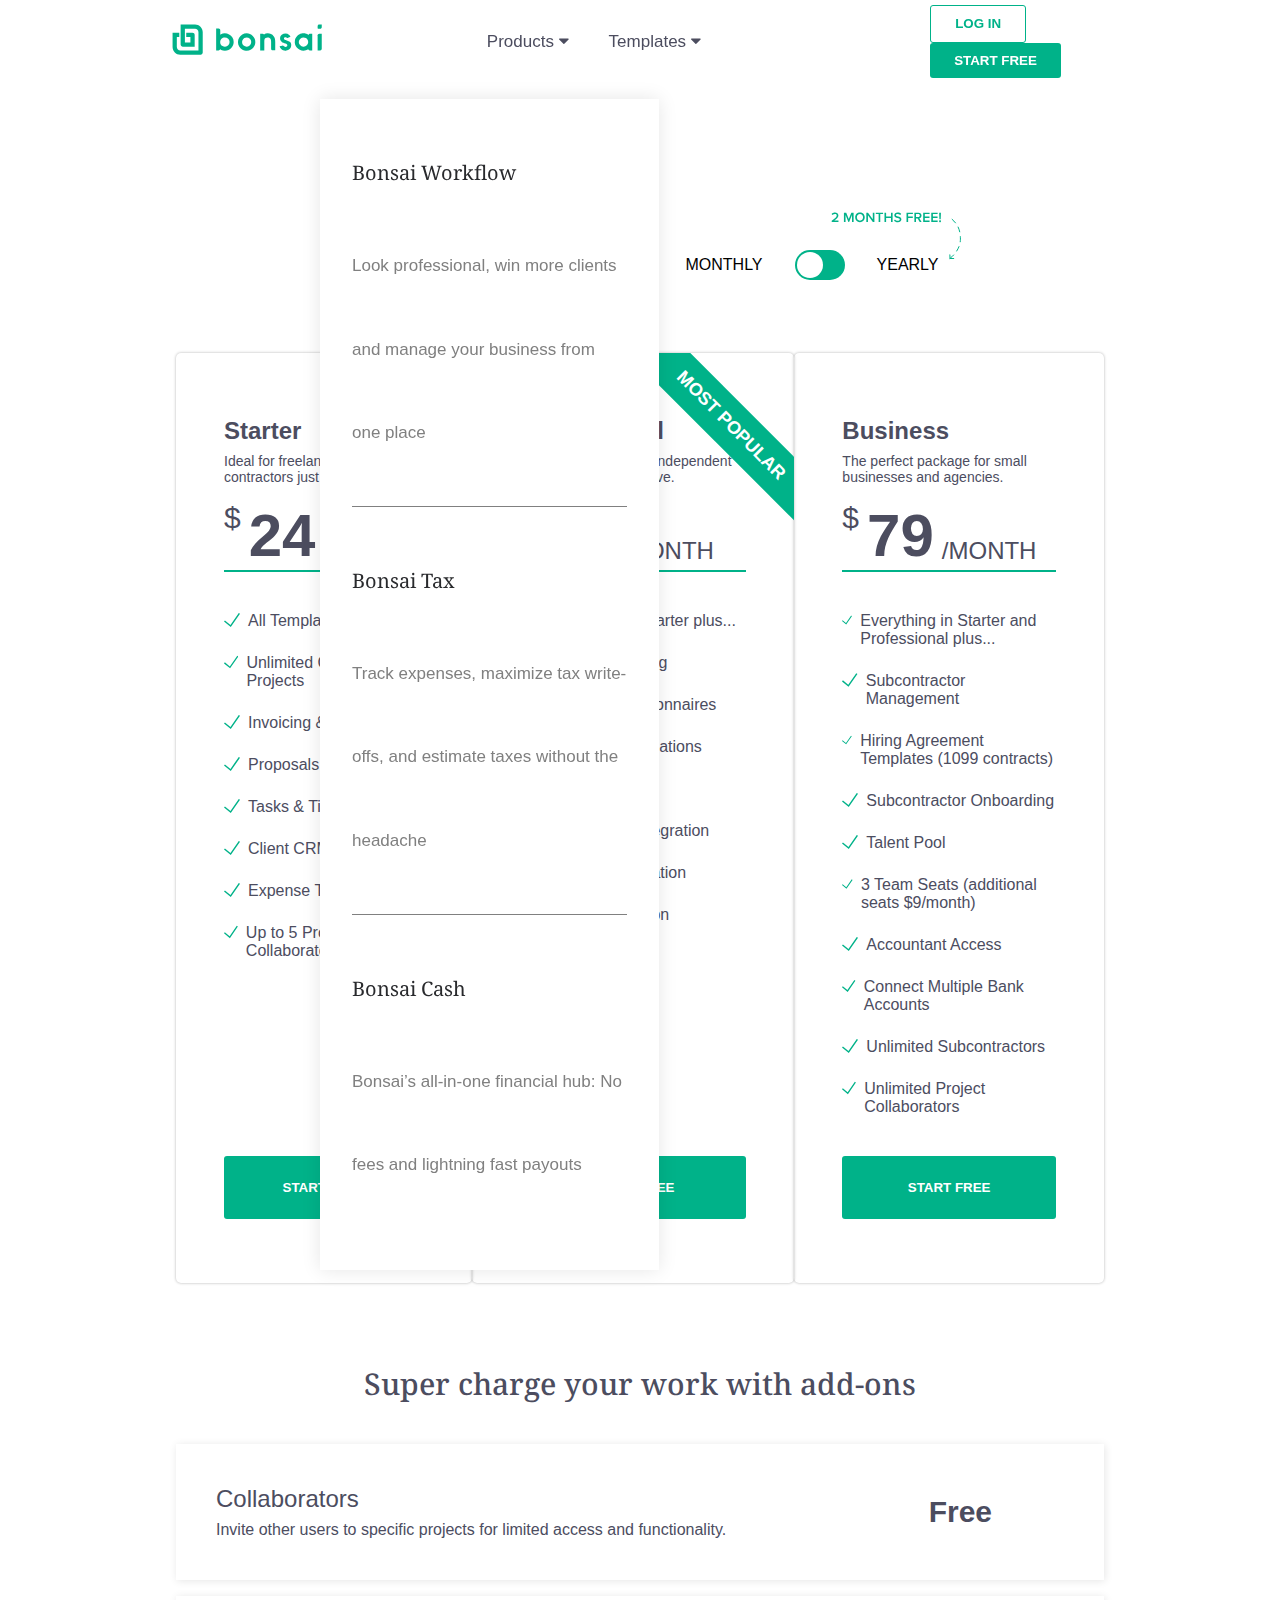
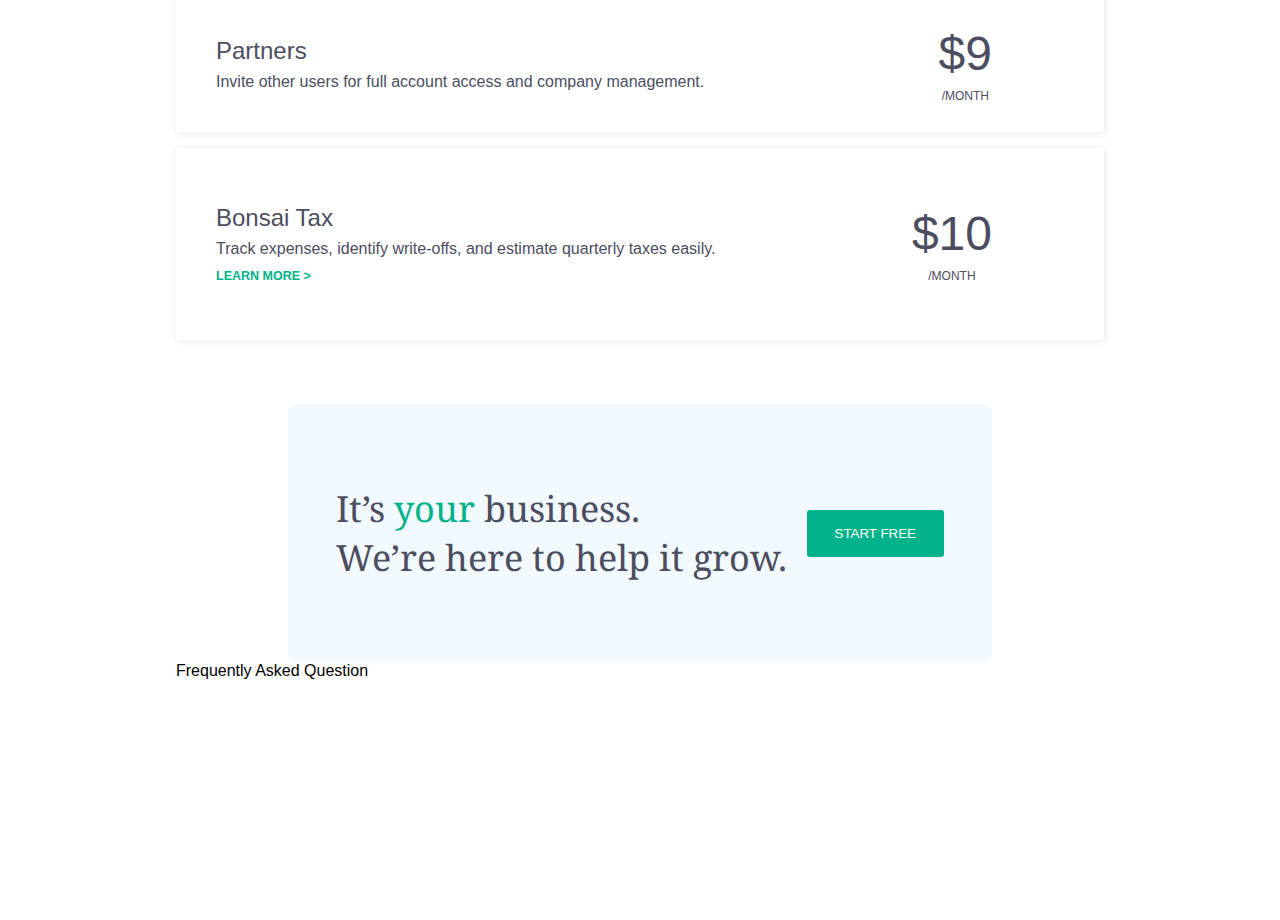
==== commit fb08556e: "second section css complete, first section hover complete, section section javascript complete but s" ====
--- a/bonsai.html
+++ b/bonsai.html
@@ -4,11 +4,12 @@
     <meta charset="UTF-8">
     <meta name="viewport" content="width=device-width, initial-scale=1.0">
     <title>Bonsai</title>
+    <!-- Fonts -->
     <link rel="preconnect" href="https://fonts.googleapis.com">
-<link rel="preconnect" href="https://fonts.gstatic.com" crossorigin>
-<link href="https://fonts.googleapis.com/css2?family=Noto+Serif:ital,wght@0,100..900;1,100..900&display=swap" rel="stylesheet">
-<link rel="stylesheet" href="https://cdnjs.cloudflare.com/ajax/libs/font-awesome/4.7.0/css/font-awesome.min.css">
-
+    <link rel="preconnect" href="https://fonts.gstatic.com" crossorigin>
+    <link href="https://fonts.googleapis.com/css2?family=Noto+Serif:ital,wght@0,100..900;1,100..900&display=swap" rel="stylesheet">
+    <link rel="stylesheet" href="https://cdnjs.cloudflare.com/ajax/libs/font-awesome/4.7.0/css/font-awesome.min.css">
+    <!-- CSS -->
     <link rel="stylesheet" href="css/component/header.css">
     <link rel="stylesheet" href="css/bonsai__general.css">
     <link rel="stylesheet" href="css/component/pricing__header.css">
@@ -16,6 +17,8 @@
     <link rel="stylesheet" href="css/component/addons.css">
     <link rel="stylesheet" href="css/component/signin.css">
     <link rel="stylesheet" href="css/component/header__dropdown.css">
+    <!-- JS -->
+     <script src="JavaScript/app.js">  </script>
 </head>
 <body>
         <!-- HEADER -->
@@ -25,99 +28,103 @@
         </div>
 
         <div class="header__middle">
-        <nav class="header__navigation">
+        
             <ul class="header__list">
                 <li class="header__list-element header__products">
-                    <span class="header__dropdown ">Products <i class="fa fa-caret-down"></i></span>
-                    <!-- Dropdown content -->
-                    <div class="header__dropdown-content">
-                        <div class="💪">
-
-                            <!-- LEFT SIDE -->
-                            <div class="header__dropdown-left">
-                                <div class="header__dropdown-element header__dropdown-workflow"style="padding-top:0;" >
-                                    <h4 class="dropdown__title">Bonsai Workflow</h4>
-                                    <p class="dropdown__description">
-                                        Look professional, win more clients and manage your business from one place
-                                    </p>
+                    <!-- DROPDOWN CONTAINER -->
+                    <div class="header__products-dropdown-container">
+                        <span class="header__dropdown ">Products <i class="fa fa-caret-down"></i></span>
+                        <!-- Dropdown content -->
+                        <div class="header__dropdown-content">
+                            <div class="💪">
+    
+                                <!-- LEFT SIDE -->
+                                <div class="header__dropdown-left">
+                                    <div class="header__dropdown-element header__dropdown-workflow" id="workflo" style="padding-top:0;" >
+                                        <h4 class="dropdown__title">Bonsai Workflow</h4>
+                                        <p class="dropdown__description">
+                                            Look professional, win more clients and manage your business from one place
+                                        </p>
+                                    </div>
+                                    <div class="header__dropdown-element">
+                                        <h4 class="dropdown__title">Bonsai Tax</h4>
+                                        <p class="dropdown__description">
+                                            Track expenses, maximize tax write-offs, and estimate taxes without the headache
+                                        </p>
+                                    </div>
+                                    <div class="header__dropdown-element " style="border: none; ">
+                                        <h4 class="dropdown__title">Bonsai Cash</h4>
+                                        <p class="dropdown__description">
+                                            Bonsai’s all-in-one financial hub: No fees and lightning fast payouts
+                                        </p>
+                                    </div>
                                 </div>
-                                <div class="header__dropdown-element">
-                                    <h4 class="dropdown__title">Bonsai Tax</h4>
-                                    <p class="dropdown__description">
-                                        Track expenses, maximize tax write-offs, and estimate taxes without the headache
-                                    </p>
-                                </div>
-                                <div class="header__dropdown-element " style="border: none; ">
-                                    <h4 class="dropdown__title">Bonsai Cash</h4>
-                                    <p class="dropdown__description">
-                                        Bonsai’s all-in-one financial hub: No fees and lightning fast payouts
-                                    </p>
-                                </div>
-                            </div>
-                            <!-- RIGHT SIDE -->
-                            <div class="header__dropdown-right">
-                                <div class="header__dropdown-grid">
-
-                                    <div class="header__dropdown-element">
-                                        <img src="pictures/invoice.svg"  class="header__dropdown-img">
-                                        <div class="💪-content">
-                                            <h5 class="header__dropdown-title">Invoices</h5>
-                                            <p class="header__dropdown-description">Get paid faster with automatic invoicing, online payments and more</p>
-                                        </div>
-                                    </div>
-                                    <div class="header__dropdown-element">
-                                        <img src="pictures/proposal.svg"  class="header__dropdown-img">
-                                        <div class="💪-content">
-                                            <h5 class="header__dropdown-title">Proposal</h5>
-                                            <p class="header__dropdown-description">Create client-winning proposals with open receipts, custom packages and electronic approvals</p>
-                                        </div>
-                                    </div>
-                                    <div class="header__dropdown-element">
-                                        <img src="pictures/contracts.svg"  class="header__dropdown-img">
-                                        <div class="💪-content">
-                                            <h5 class="header__dropdown-title">Contracts</h5>
-                                            <p class="header__dropdown-description">Protect your business with fully-customizable contract templates. Edit and e-sign hassle free.</p>
-                                        </div>
-                                    </div>
-                                    <div class="header__dropdown-element">
-                                        <img src="pictures/people.svg"  class="header__dropdown-img">
-                                        <div class="💪-content">
-                                            <h5 class="header__dropdown-title">Clients CRM</h5>
-                                            <p class="header__dropdown-description">Add leads, manage existing clients and track projects easily from one place</p>
-                                        </div>
-                                    </div>
-                                    <div class="header__dropdown-element">
-                                        <img src="pictures/forms.svg"  class="header__dropdown-img">
-                                        <div class="💪-content">
-                                            <h5 class="header__dropdown-title">Forms & Automations</h5>
-                                            <p class="header__dropdown-description">Boost client intake and automate feedback with custom web forms and questionnaires</p>
-                                        </div>
-                                    </div>
-                                    <div class="header__dropdown-element">
-                                        <img src="pictures/time_tracking.svg"  class="header__dropdown-img">
-                                        <div class="💪-content">
-                                            <h5 class="header__dropdown-title">Time Tracking</h5>
-                                            <p class="header__dropdown-description">Stay organized with Bonsai’s all-in-one time tracker, automated timesheets and billing system</p>
-                                        </div>
-                                    </div>
-                                    <div class="header__dropdown-element">
-                                        <img src="pictures/accounting.svg"  class="header__dropdown-img">
-                                        <div class="💪-content">
-                                            <h5 class="header__dropdown-title">Accounting</h5>
-                                            <p class="header__dropdown-description">Manage your finances easily with income reports, expense tracking, tax reminders and more</p>
-                                        </div>
-                                    </div>
-                                    <div class="header__dropdown-element">
-                                        <img src="pictures/task_tracking.svg"  class="header__dropdown-img">
-                                        <div class="💪-content">
-                                            <h5 class="header__dropdown-title">Task Tracking</h5>
-                                            <p class="header__dropdown-description">Stress-free task management with project templates and integrated timesheets</p>
+                                <!-- RIGHT SIDE -->
+                                <div class="header__dropdown-right">
+                                    <div class="header__dropdown-grid">
+    
+                                        <div class="header__dropdown-element">
+                                            <img src="pictures/invoice.svg"  class="header__dropdown-img">
+                                            <div class="💪-content">
+                                                <h5 class="header__dropdown-title">Invoices</h5>
+                                                <p class="header__dropdown-description">Get paid faster with automatic invoicing, online payments and more</p>
+                                            </div>
+                                        </div>
+                                        <div class="header__dropdown-element">
+                                            <img src="pictures/proposal.svg"  class="header__dropdown-img">
+                                            <div class="💪-content">
+                                                <h5 class="header__dropdown-title">Proposal</h5>
+                                                <p class="header__dropdown-description">Create client-winning proposals with open receipts, custom packages and electronic approvals</p>
+                                            </div>
+                                        </div>
+                                        <div class="header__dropdown-element">
+                                            <img src="pictures/contracts.svg"  class="header__dropdown-img">
+                                            <div class="💪-content">
+                                                <h5 class="header__dropdown-title">Contracts</h5>
+                                                <p class="header__dropdown-description">Protect your business with fully-customizable contract templates. Edit and e-sign hassle free.</p>
+                                            </div>
+                                        </div>
+                                        <div class="header__dropdown-element">
+                                            <img src="pictures/people.svg"  class="header__dropdown-img">
+                                            <div class="💪-content">
+                                                <h5 class="header__dropdown-title">Clients CRM</h5>
+                                                <p class="header__dropdown-description">Add leads, manage existing clients and track projects easily from one place</p>
+                                            </div>
+                                        </div>
+                                        <div class="header__dropdown-element">
+                                            <img src="pictures/forms.svg"  class="header__dropdown-img">
+                                            <div class="💪-content">
+                                                <h5 class="header__dropdown-title">Forms & Automations</h5>
+                                                <p class="header__dropdown-description">Boost client intake and automate feedback with custom web forms and questionnaires</p>
+                                            </div>
+                                        </div>
+                                        <div class="header__dropdown-element">
+                                            <img src="pictures/time_tracking.svg"  class="header__dropdown-img">
+                                            <div class="💪-content">
+                                                <h5 class="header__dropdown-title">Time Tracking</h5>
+                                                <p class="header__dropdown-description">Stay organized with Bonsai’s all-in-one time tracker, automated timesheets and billing system</p>
+                                            </div>
+                                        </div>
+                                        <div class="header__dropdown-element">
+                                            <img src="pictures/accounting.svg"  class="header__dropdown-img">
+                                            <div class="💪-content">
+                                                <h5 class="header__dropdown-title">Accounting</h5>
+                                                <p class="header__dropdown-description">Manage your finances easily with income reports, expense tracking, tax reminders and more</p>
+                                            </div>
+                                        </div>
+                                        <div class="header__dropdown-element">
+                                            <img src="pictures/task_tracking.svg"  class="header__dropdown-img">
+                                            <div class="💪-content">
+                                                <h5 class="header__dropdown-title">Task Tracking</h5>
+                                                <p class="header__dropdown-description">Stress-free task management with project templates and integrated timesheets</p>
+                                            </div>
                                         </div>
                                     </div>
                                 </div>
                             </div>
                         </div>
                     </div>
+
                     <!-- CONTENT END -->
                 </li>
                 <li class="header__list-element">
@@ -130,7 +137,6 @@
                     <a class="header__link" href="">Reviews</a>
                 </li>
             </ul>
-        </nav>
        </div>
 
        <div class="header__right">
--- a/css/component/header.css
+++ b/css/component/header.css
@@ -3,11 +3,11 @@
     flex-direction: row;
     align-items: center;
     justify-content: space-between;
-    padding: 1.25rem 10.75rem;
+    padding: 0rem 10.75rem;
     position: fixed;
     background-color: white;
     z-index: 2;
-    gap: 7.95rem;
+    gap: 7.8rem;
 }
 .header__logo{
     width: 150px;
@@ -16,9 +16,12 @@
     color: var(--clr-gray);
     font-size: 17px;
 }
+
 .header__list-element{
     float: left;
     margin-right: 2.5rem;
+    height: 5.2rem;
+    line-height: 5.2rem;
 }
 
 .header__dropdown{
@@ -52,4 +55,6 @@
 }
 .header__middle{
     color: var(--clr-gray);
+    /* padding: 1.75rem 0rem; */
+    height: 5.2rem;
 }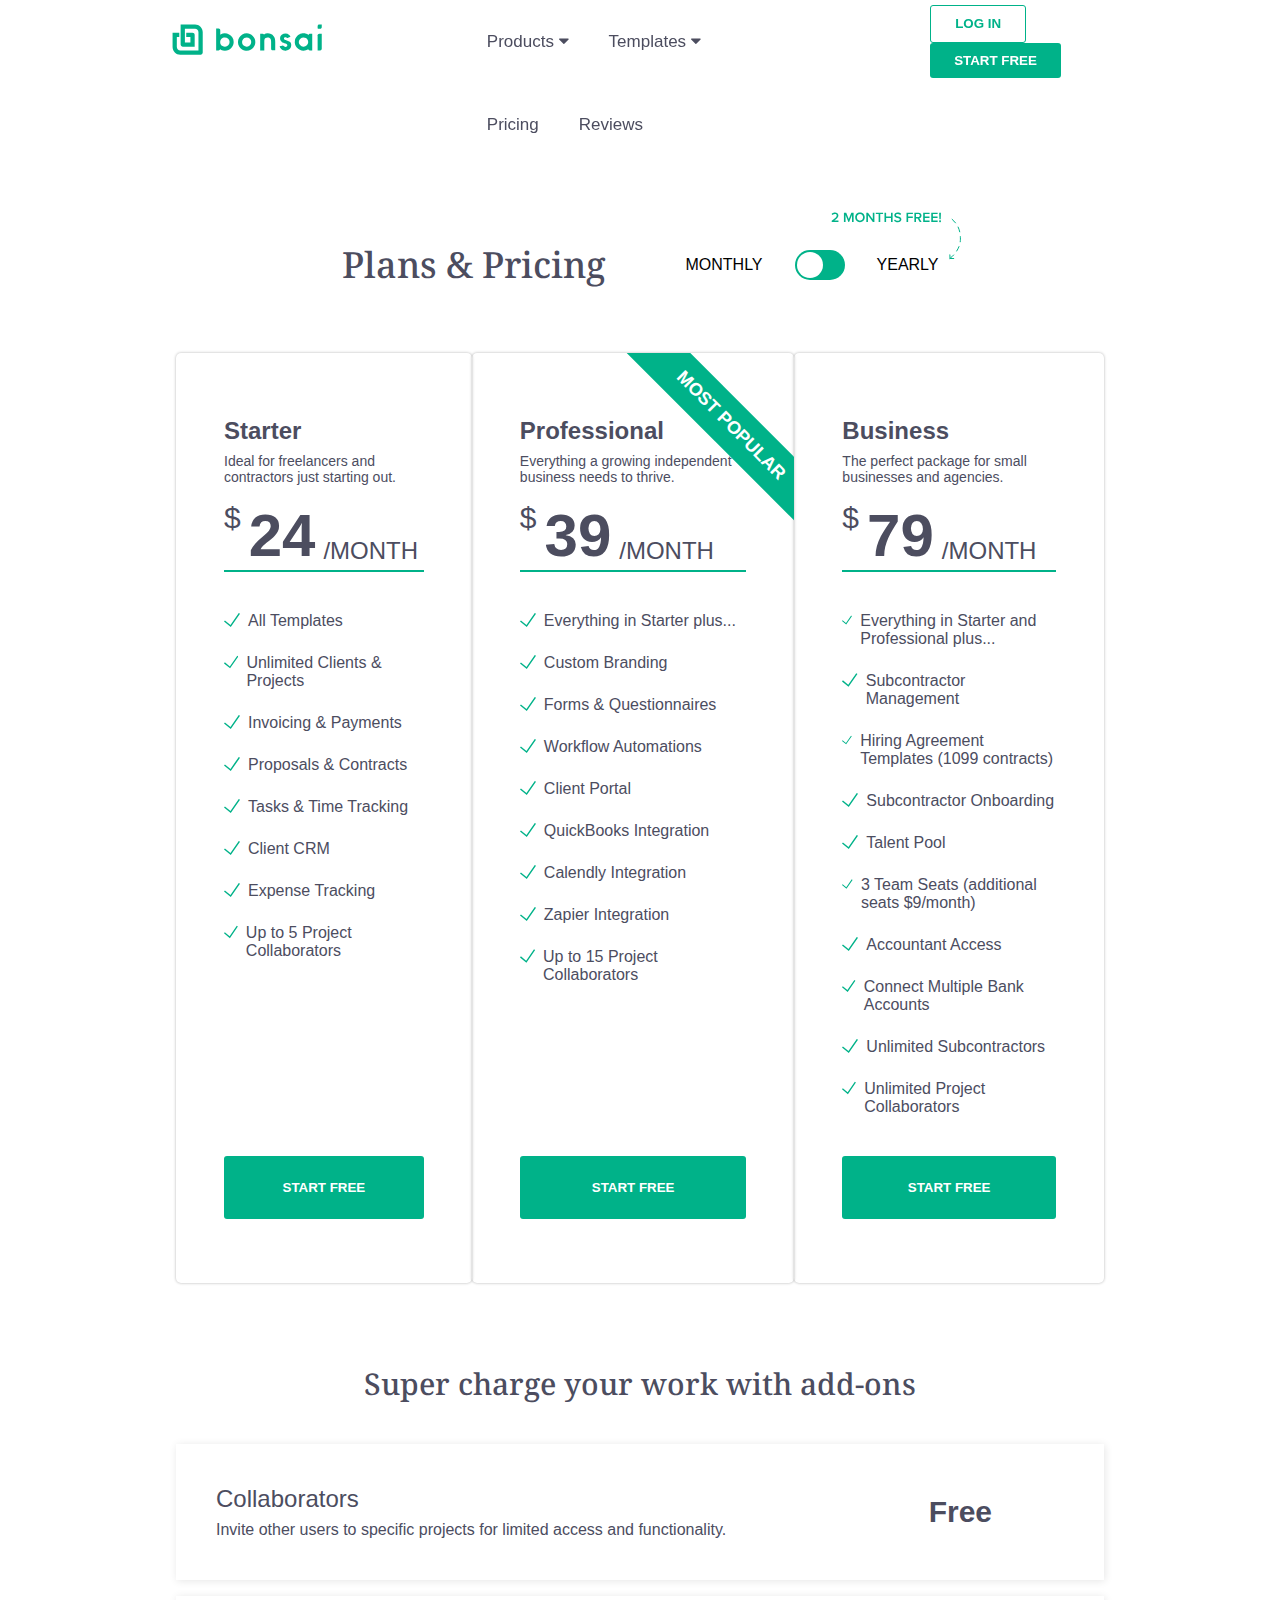
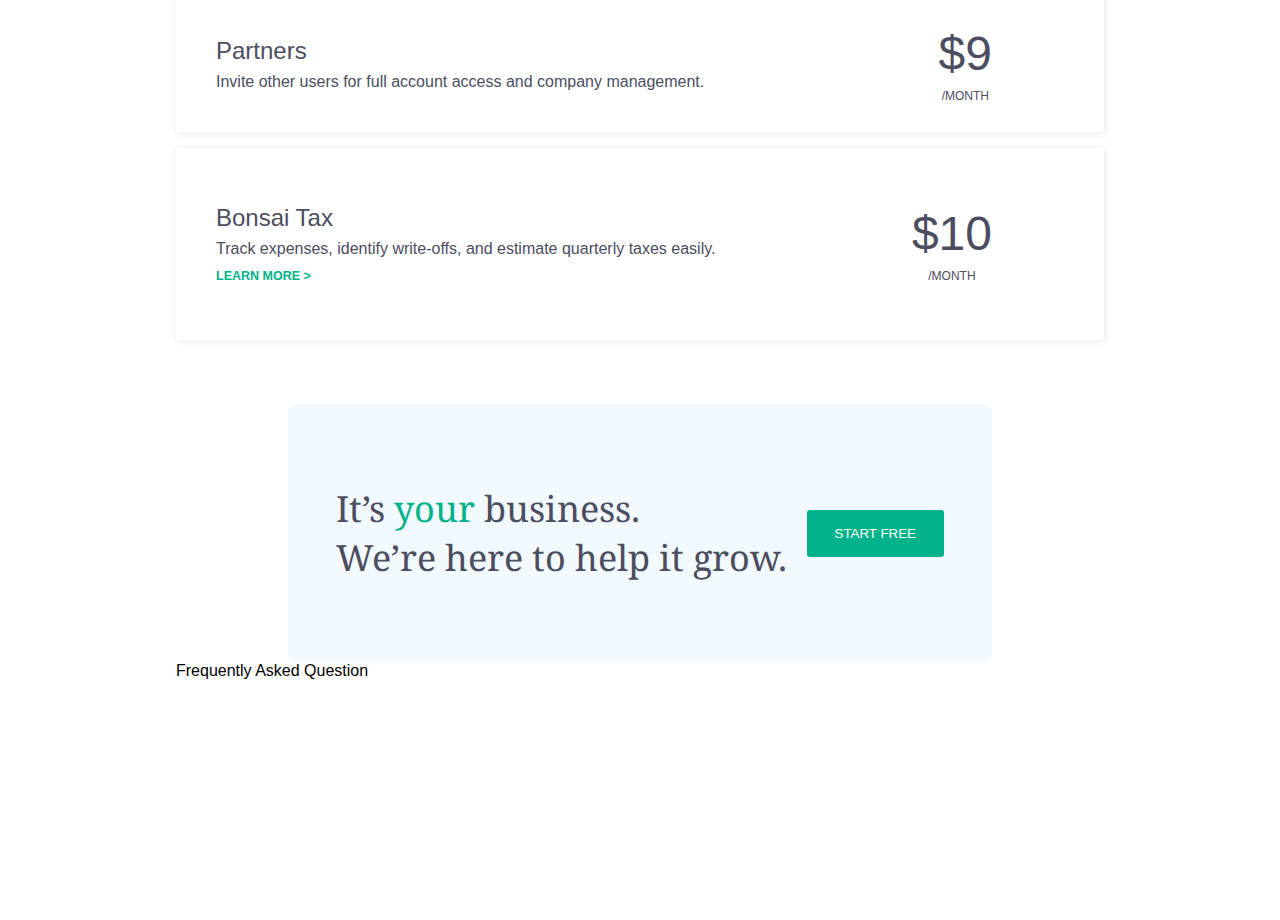
==== commit ac8560d4: "product section COMPLETE" ====
--- a/bonsai.html
+++ b/bonsai.html
@@ -46,13 +46,13 @@
                                             Look professional, win more clients and manage your business from one place
                                         </p>
                                     </div>
-                                    <div class="header__dropdown-element">
+                                    <div class="header__dropdown-element leftside__element">
                                         <h4 class="dropdown__title">Bonsai Tax</h4>
                                         <p class="dropdown__description">
                                             Track expenses, maximize tax write-offs, and estimate taxes without the headache
                                         </p>
                                     </div>
-                                    <div class="header__dropdown-element " style="border: none; ">
+                                    <div class="header__dropdown-element leftside__element " style="border: none; ">
                                         <h4 class="dropdown__title">Bonsai Cash</h4>
                                         <p class="dropdown__description">
                                             Bonsai’s all-in-one financial hub: No fees and lightning fast payouts
--- a/css/component/header__dropdown.css
+++ b/css/component/header__dropdown.css
@@ -1,30 +1,43 @@
+.header__products .header__products-dropdown-container{
+    position: relative;
+}
 .header__products .header__dropdown-content{
-    /* display:none; */
+    display: none;
     position: absolute;
-    left: 25%;
     z-index: 1;
     background-color: white;
     box-shadow: 0 0 18px rgba(0,0,0,0.1);
     margin-top: 1rem;
+    line-height: normal;
+    left: -100%;
+    top: calc(100% - 30px);
+    
 }
 .header__products .header__dropdown-content .💪{
     display: flex;
 }
-.header__products:hover .header__dropdown-content,.header__dropdown-content:hover{
-    display: block;
-} 
-.header__dropdown-workflow:hover .header__dropdown-right{
+
+.header__products-dropdown-container:hover .header__dropdown-content{
     display: block;
 }
+
+.header__products .header__dropdown-right .header__dropdown-grid .header__dropdown-element:hover{
+    box-shadow: inset 0px 0px 240px rgba(0,0,0,0.03);
+}
+.header__products .header__dropdown-left .header__dropdown-element:hover{
+    border-bottom: 0.1px solid rgba(128, 128, 128, 0);
+    transition: all 0.3s;
+
+} 
 /* LEFT SIDE */
 .header__products .header__dropdown-content .header__dropdown-left{
-    max-width: 275px;
+    width: 275px;
     padding: 2rem;
 }
 .header__products .header__dropdown-left .header__dropdown-element{
     border-bottom: 0.1px solid gray;
     padding:2rem 0 ;
-    
+    transition: all 0.3s;
 }
 .header__products .header__dropdown-left .dropdown__title{
     color: #292a2d;
@@ -32,28 +45,36 @@
     font-size: var(--size-xl);
     font-weight: 400;
     font-family: 'Noto Serif';
+   
 }
 
 .header__products .header__dropdown-left .dropdown__description{
     color: gray;
     font-weight: lighter;
+    
 }
 /* RIGHT SIDE */
 .header__products .header__dropdown-right{
-    padding: 2rem;
-    display: none;
+    /* display: none; */
+    visibility: hidden;
+    opacity: 0;
+    width: 0;
+    padding: 0.25rem;
+    transition: all 0.3s;
 }
 .header__products .header__dropdown-right .header__dropdown-grid{
     display: grid;
+    gap: 0.5rem;
     grid-template-columns: 275px 275px;
-    gap:1rem ;    
     height: 100%;
 }
 .header__products .header__dropdown-right .header__dropdown-element{
     display: flex;
     gap: 0.5rem;
     align-items: start;
+    padding: 1rem;
 }
+
 .header__products .header__dropdown-right .header__dropdown-img{
     float: left;
     width: 20px;
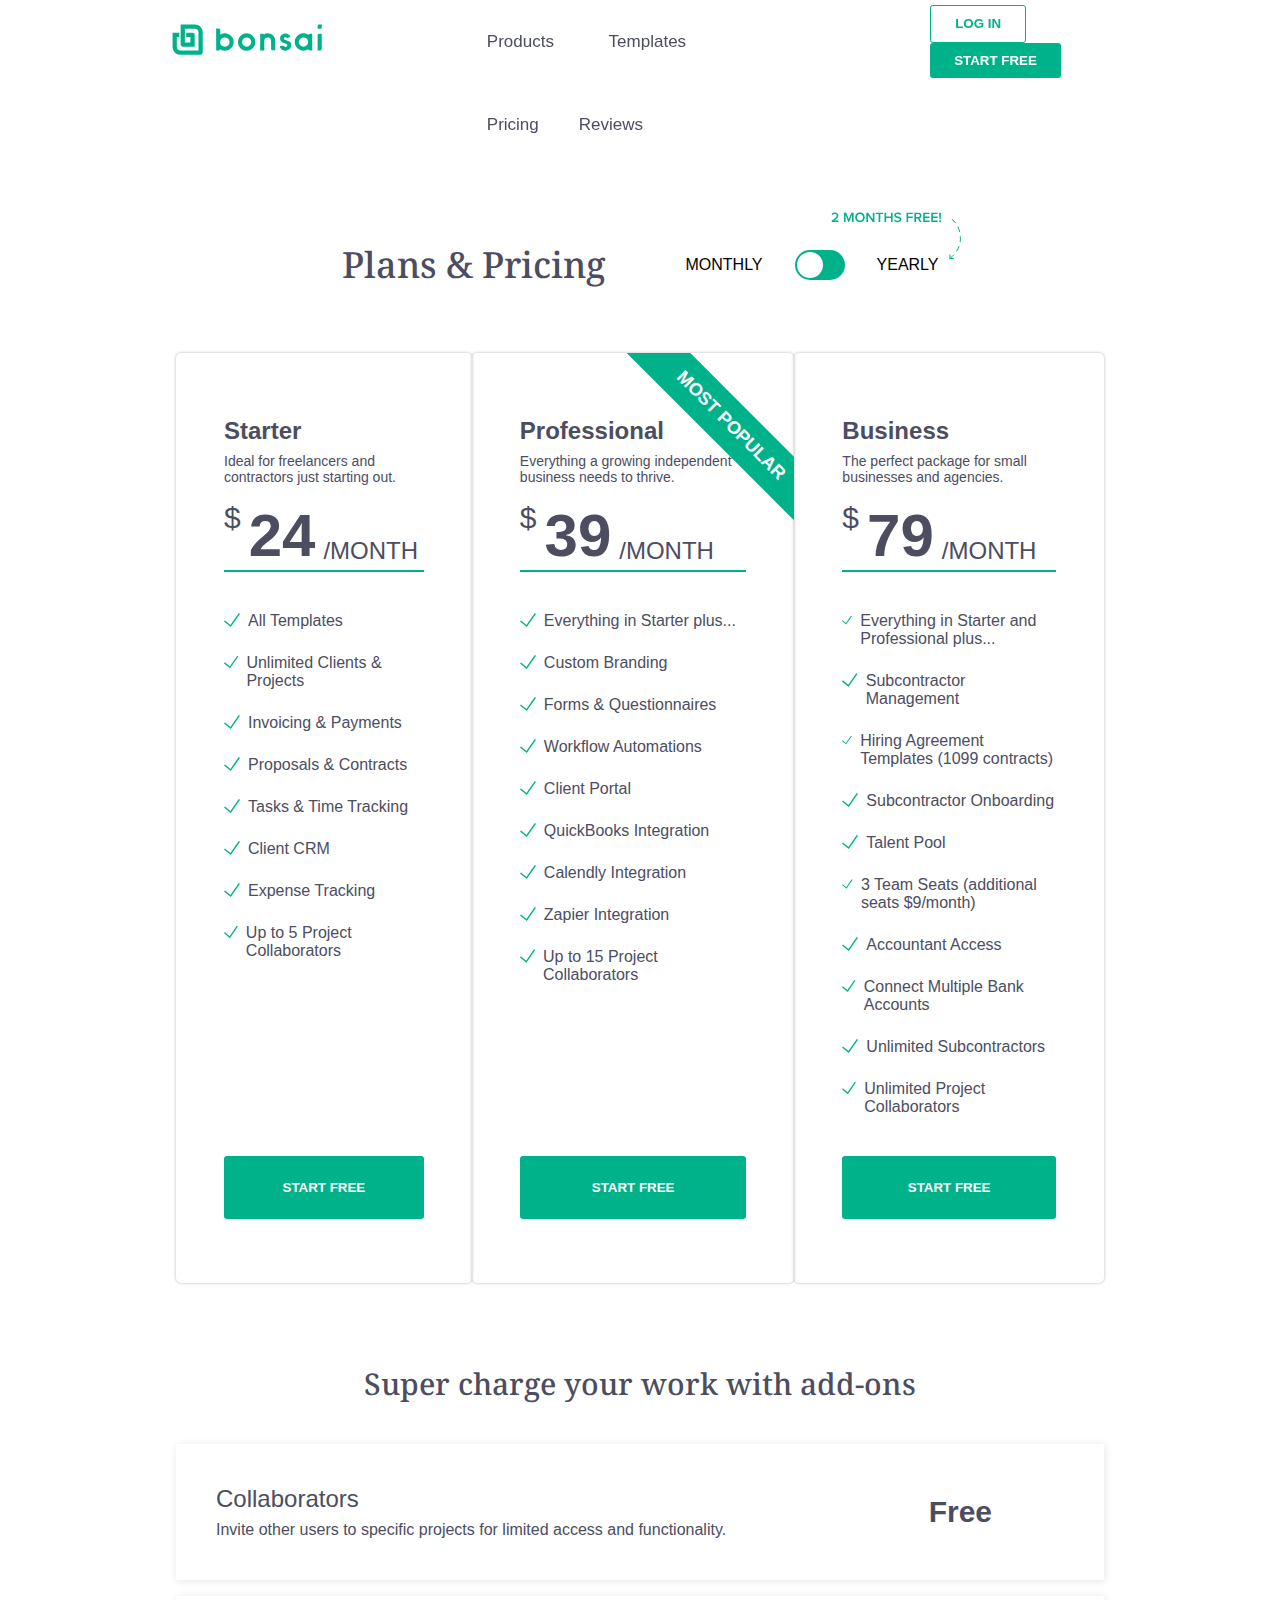
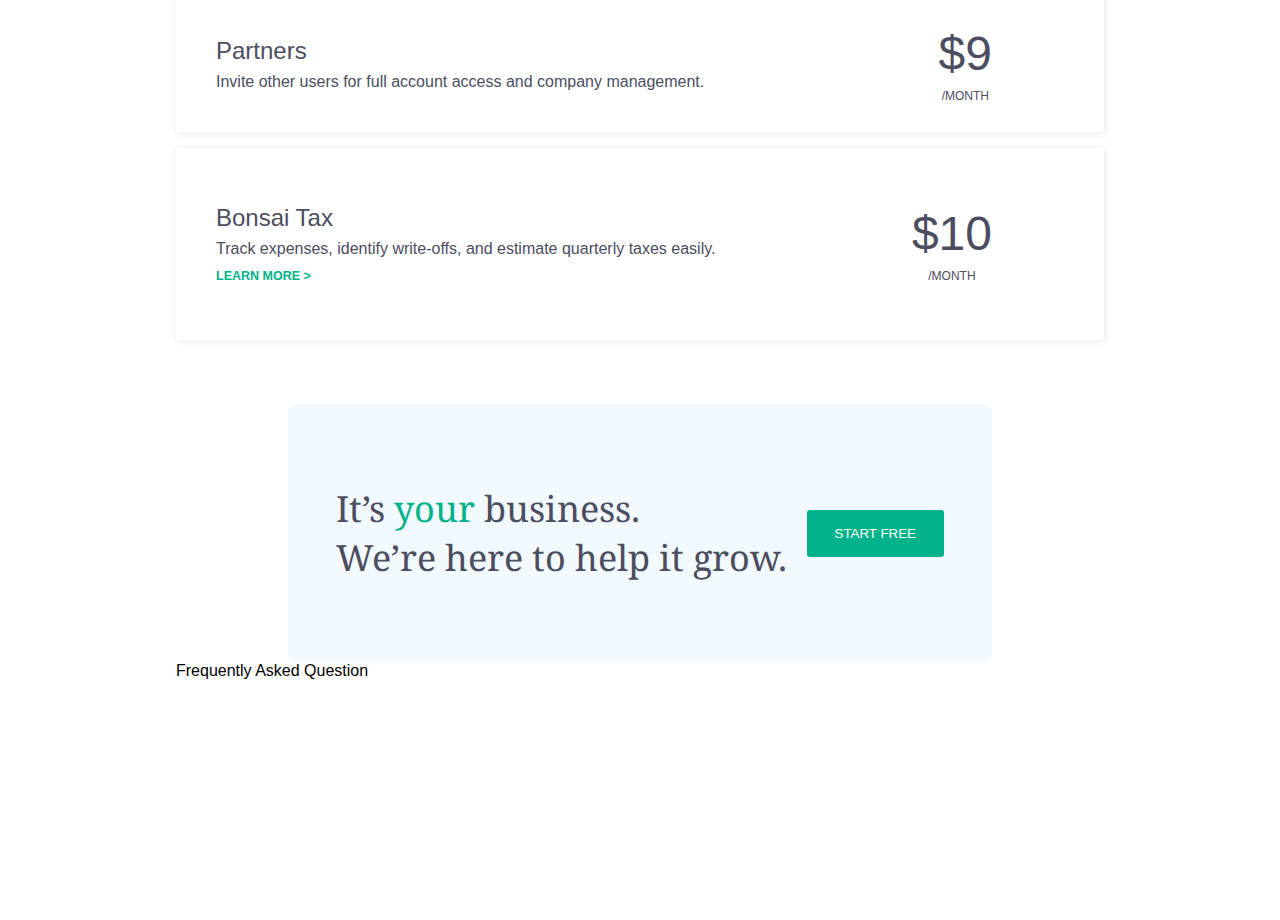
==== commit ccc087fc: "Finished the header dropdown menu" ====
--- a/bonsai.html
+++ b/bonsai.html
@@ -18,7 +18,8 @@
     <link rel="stylesheet" href="css/component/signin.css">
     <link rel="stylesheet" href="css/component/header__dropdown.css">
     <!-- JS -->
-     <script src="JavaScript/app.js">  </script>
+     <script src="JavaScript/product__dropdown.js">  </script>
+     <script src="JavaScript/template__dropdown.js"></script>
 </head>
 <body>
         <!-- HEADER -->
@@ -33,7 +34,7 @@
                 <li class="header__list-element header__products">
                     <!-- DROPDOWN CONTAINER -->
                     <div class="header__products-dropdown-container">
-                        <span class="header__dropdown ">Products <i class="fa fa-caret-down"></i></span>
+                        <span class="header__dropdown ">Products <img src="pictures/down-arrow.svg" style="height: 10px; width: 10px;color: var(--clr-gray);" ></span>
                         <!-- Dropdown content -->
                         <div class="header__dropdown-content">
                             <div class="💪">
@@ -127,8 +128,88 @@
 
                     <!-- CONTENT END -->
                 </li>
-                <li class="header__list-element">
-                    <span class="header__dropdown">Templates <i class="fa fa-caret-down"></i></span>
+                <li class="header__list-element header__templates">
+                    <span class="header__dropdown">Templates <img src="pictures/down-arrow.svg" style="height: 10px; width: 10px;color: var(--clr-gray);" ></span>
+                    <!-- DROPDOWN CONTENT -->
+                    <main class="header__dropdown-content" id="template-content">
+                        <div class="💪">
+                            <!-- LEFT SIDE -->
+                            <section class="header__dropdown-leftside" id="template__leftside">
+                                <!-- element 1 -->
+                                <div class="dropdown__leftside-element" id="template-1">
+                                    <div class="leftside__element-items">
+                                        <img src="pictures/contracts.svg"class="element__items-img">
+                                        <p class="element__items-name">Contract Templates</p>
+                                    </div>
+                                    <img src="pictures/right-arrow.svg" class="leftside__element-arrow">
+                                </div>
+                                    <!-- element 2 -->                               
+                                <div class="dropdown__leftside-element" id="template-2">
+                                    <div class="leftside__element-items">
+                                        <img src="pictures/contracts.svg"class="element__items-img">
+                                        <p class="element__items-name">Proposal Templates</p>
+                                    </div>
+                                    <img src="pictures/right-arrow.svg" class="leftside__element-arrow">
+                                </div>
+                                <!-- element 3 -->
+                                <div class="dropdown__leftside-element" id="template-3">
+                                    <div class="leftside__element-items">
+                                        <img src="pictures/invoice.svg"class="element__items-img">
+                                        <p class="element__items-name">Invoice Templates</p>
+                                    </div>
+                                    <img src="pictures/right-arrow.svg" class="leftside__element-arrow">
+                                </div>
+                                <!-- element 4 -->
+                                <div class="dropdown__leftside-element" id="template-4">
+                                    <div class="leftside__element-items">
+                                        <img src="pictures/contracts.svg"class="element__items-img">
+                                        <p class="element__items-name">Agreement Templates</p>
+                                    </div>
+                                    <img src="pictures/right-arrow.svg" class="leftside__element-arrow">
+                                </div>
+                                <!-- element 5 -->
+                                <div class="dropdown__leftside-element" id="template-5">
+                                    <div class="leftside__element-items">
+                                        <img src="pictures/proposal.svg"class="element__items-img">
+                                        <p class="element__items-name">Quote Templates </p>
+                                    </div>
+                                    <img src="pictures/right-arrow.svg" class="leftside__element-arrow">
+                                </div>
+                                <!-- element 6 -->
+                                <div class="dropdown__leftside-element" id="template-6">
+                                    <div class="leftside__element-items">
+                                        <img src="pictures/time_tracking.svg"class="element__items-img">
+                                        <p class="element__items-name">Scope of Work Templates</p>
+                                    </div>
+                                    <img src="pictures/right-arrow.svg" class="leftside__element-arrow">
+                                </div>
+                                <!-- element 7 -->
+                                <div class="dropdown__leftside-element" id="template-7">
+                                    <div class="leftside__element-items">
+                                        <img src="pictures/proposal.svg"class="element__items-img">
+                                        <p class="element__items-name">Brief Templates</p>
+                                    </div>
+                                    <img src="pictures/right-arrow.svg" class="leftside__element-arrow">
+                                </div>
+    
+                            </section>
+                            <!-- RIGHTSIDE -->
+                            <section class="header__dropdown-rightside">
+                                <div class="dropdown__rightside-title">
+                                </div>
+                                <div class="dropdown__rightside-element-container">
+                                    <div class="dropdown__rightside-element" id="element-1"></div>
+                                    <div class="dropdown__rightside-element" id="element-2"></div>
+                                    <div class="dropdown__rightside-element" id="element-3"></div>
+                                    <div class="dropdown__rightside-element" id="element-4"></div>
+                                </div>
+                                <div class="dropdown__rightside-link">
+                                    <a href="#">See All Templates</a>
+                                </div>
+                            </section>
+                        </div>
+                    </main>
+                    <!-- DROPDOWN CONTENT END -->
                 </li>
                 <li class="header__list-element">
                     <a class="header__link" href="">Pricing</a>
--- a/css/component/header__dropdown.css
+++ b/css/component/header__dropdown.css
@@ -1,3 +1,4 @@
+/* PRODUCTS */
 .header__products .header__products-dropdown-container{
     position: relative;
 }
@@ -88,3 +89,93 @@
     font-size: var(--size-sm);
     color:#6d6d6d;
 }
+
+
+/* TEMPLATE */
+.header__templates{
+    position:relative;
+}
+.header__templates .header__dropdown-content{
+        display: none;
+       position:absolute;
+       background-color: white;
+       padding: 0;
+       left:-100px;
+       top: calc(100% - 14px);
+       box-shadow: 0px 0px 200px rgba(0,0,0,0.1);
+}
+.header__templates .header__dropdown-content .💪{
+    display: flex;
+    flex-direction: row;
+}
+.header__templates:hover .header__dropdown-content{
+    display: block;
+}
+ .dropdown__leftside-element:hover{
+    background-color: rgb(251, 251, 251);
+}
+.dropdown__leftside-element:hover .leftside__element-arrow{
+    display: block;
+}
+.dropdown__rightside-element:hover{
+    transform: scale(1.04);
+}
+
+/* LEFTSIDE */
+.header__templates .💪 .header__dropdown-leftside{
+    width: 350px;
+    padding-bottom: 2.5rem;
+    padding-top: 0.5rem;
+}
+.header__templates .💪 .header__dropdown-leftside .dropdown__leftside-element{
+    display: flex;
+    align-items: center;
+    justify-content: space-between;
+    height: 60px;
+    padding: 0px 2.5rem;
+}
+.header__templates .💪 .header__dropdown-leftside .dropdown__leftside-element .leftside__element-items{
+    display: flex;
+    align-items: center;
+    gap: 0.5rem;
+    font-size: 14px;
+}
+.leftside__element-items .element__items-img{
+    height: 18px;
+}
+.leftside__element-arrow{
+    display: none;
+    width: 20px;
+    height: 20px;
+}
+/* RIGHT SIDE */
+.header__templates .💪 .header__dropdown-rightside{
+    width: 380px;
+    padding-right: 3.5rem;
+}
+.dropdown__rightside-title{
+    font-family: 'Noto Serif';
+    font-size: var(--size-xl);
+    color: black;
+}
+.dropdown__rightside-element-container{
+    display: flex;
+    flex-direction:column ;
+    gap: 0.65rem;
+    font-size: 14px
+}
+.dropdown__rightside-element{
+    border: 1px solid rgb(155, 154, 154);
+    text-align: center;
+    border-radius: 3px;
+    height: 76px;
+}
+
+.dropdown__rightside-link{
+    text-align: center;
+}
+.dropdown__rightside-link a{
+    color: var(--clr-teal);
+    font-size: 14px;
+    font-weight: 600;
+}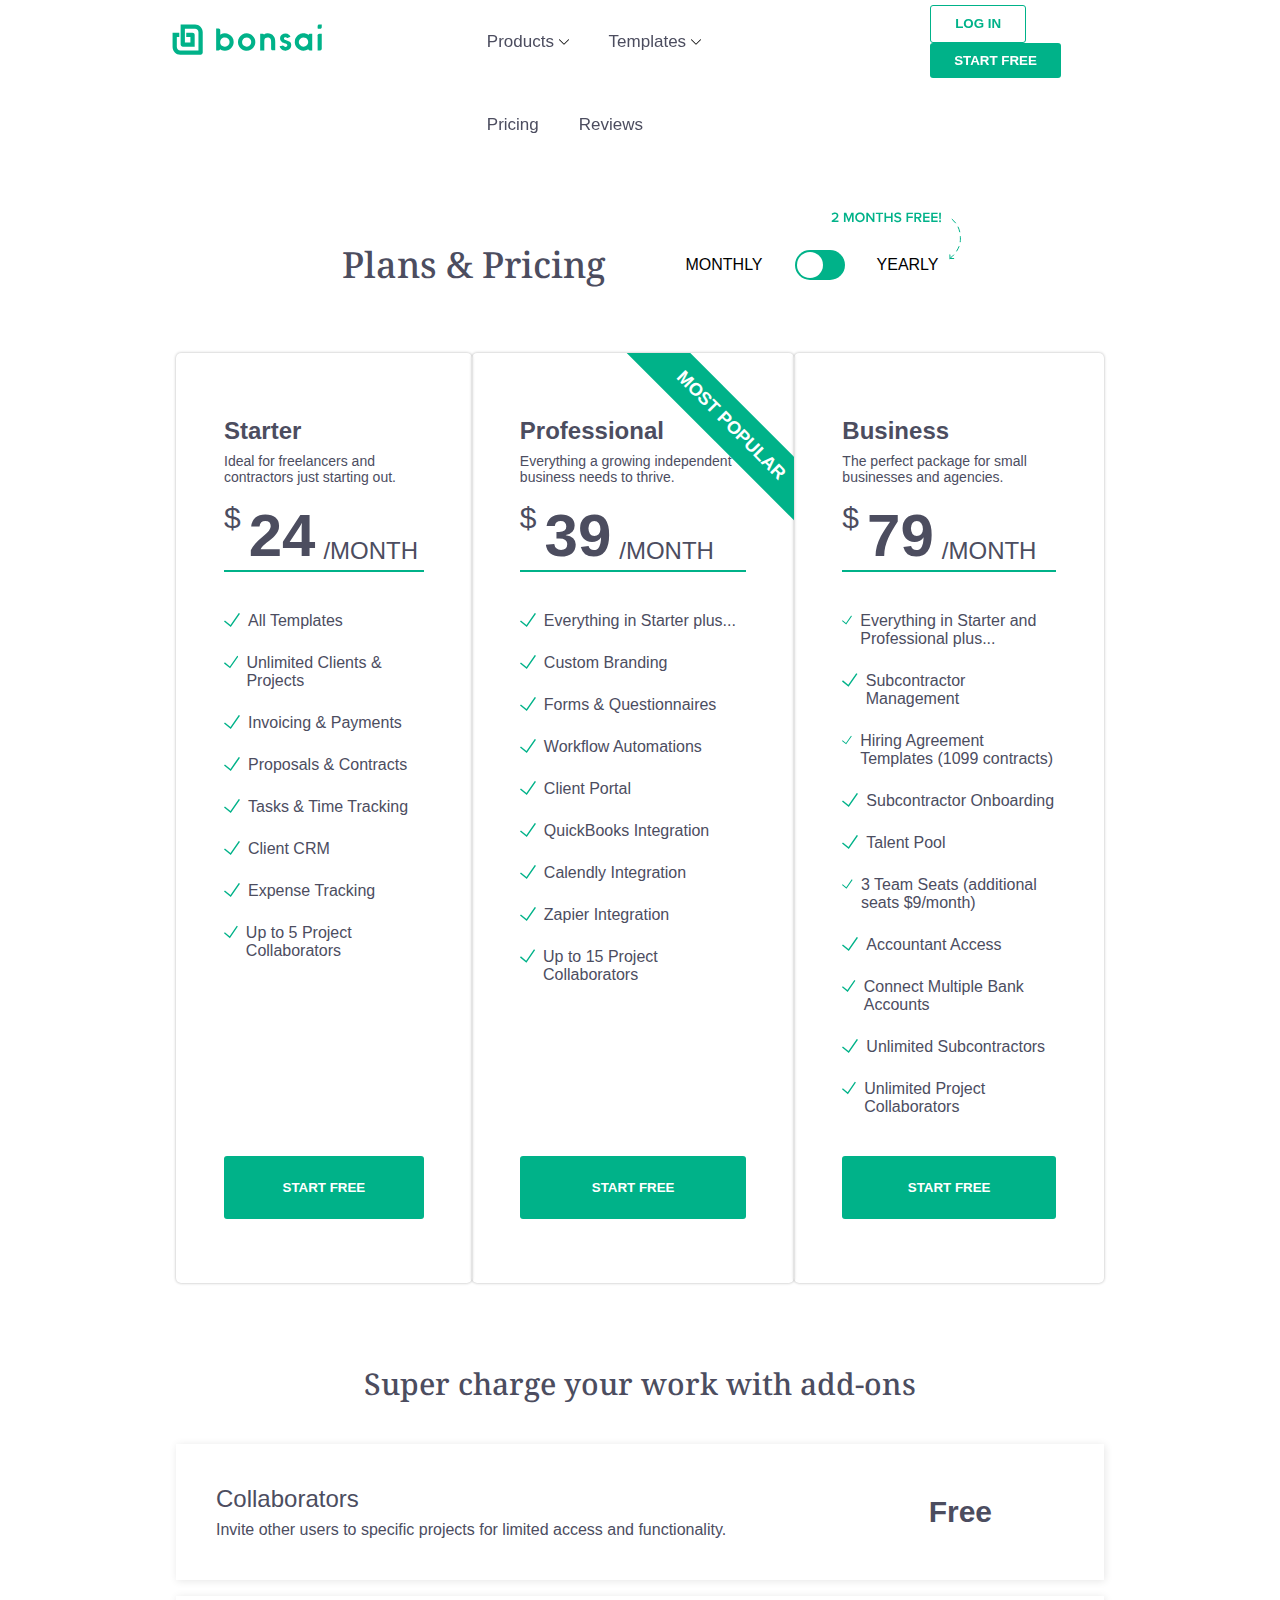
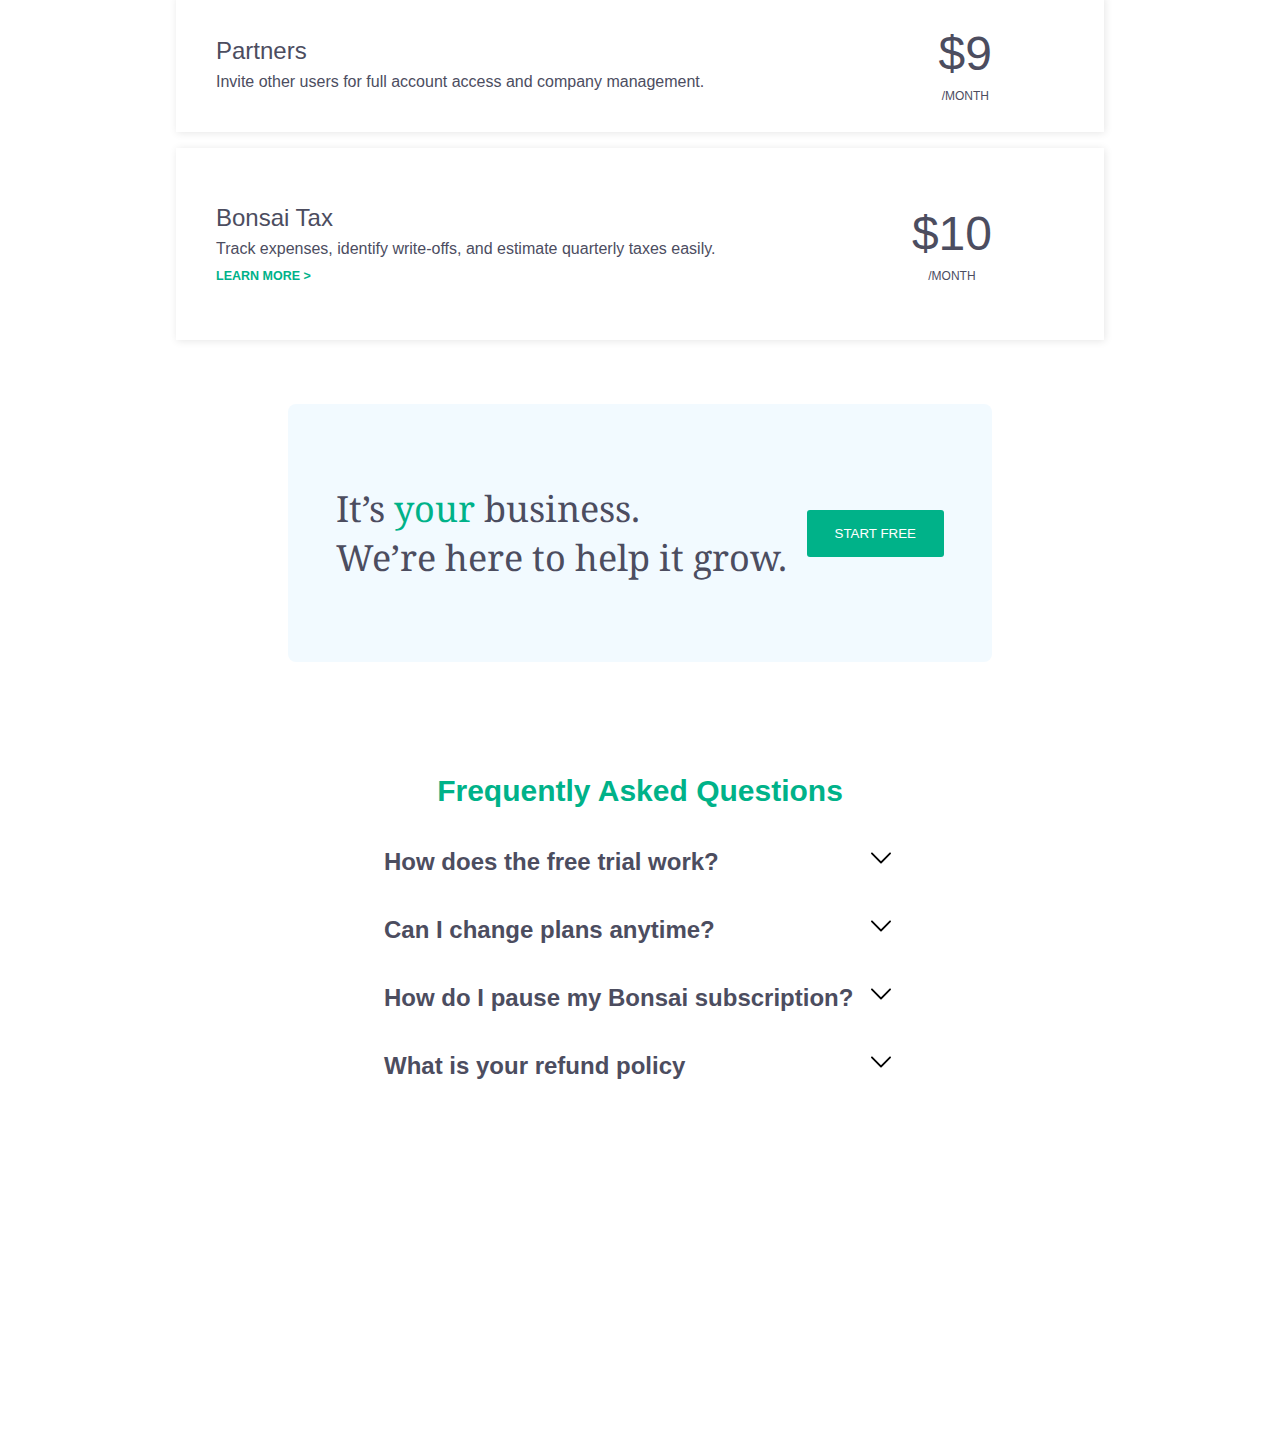
==== commit 00d9960d: "FAQ section complete" ====
--- a/bonsai.html
+++ b/bonsai.html
@@ -17,9 +17,11 @@
     <link rel="stylesheet" href="css/component/addons.css">
     <link rel="stylesheet" href="css/component/signin.css">
     <link rel="stylesheet" href="css/component/header__dropdown.css">
+    <link rel="stylesheet" href="css/component/faq.css">
     <!-- JS -->
      <script src="JavaScript/product__dropdown.js">  </script>
      <script src="JavaScript/template__dropdown.js"></script>
+     <script src="JavaScript/faq.js"></script>
 </head>
 <body>
         <!-- HEADER -->
@@ -356,10 +358,45 @@
         <!-- FAQ -->
          <section class="faq__container">
             <div class="faq__header">
-                Frequently Asked Question
-            </div>
-            <div class="faq__content">
-                
+                Frequently Asked Questions
+            </div>
+            <div class="faq__content-container">
+                <div class="faq__content-element">
+                    <div class="faq__element-header" id="header-1">
+                        <div class="element__header-question">How does the free trial work?</div>
+                        <img src="pictures/down-arrow.svg" class="element__header-arrow">
+                    </div>
+                    <div class="faq__element-description" id="description-1">
+                        When you start your trial with Bonsai you'll receive full, unlimited access to all of Bonsai's Workflow or Workflow Plus Features! You will need to enter your credit card information to begin your trial, but don't worry - we won't charge you anything until the subscription ends! If you wish to cancel at any time during the trial period, you can do so through your Subscriptions Settings Page.
+                    </div>
+                </div>
+                <div class="faq__content-element">
+                    <div class="faq__element-header" id="header-2"> 
+                        <div class="element__header-question">Can I change plans anytime?</div>
+                        <img src="pictures/down-arrow.svg" class="element__header-arrow">
+                    </div>
+                    <div class="faq__element-description" id="description-2">
+                        Yes, you can from within your account. If you have already subscribed to a plan, or want to downgrade or upgrade your current one, you can do this by going to your "Settings" and "Subscription".
+                    </div>
+                </div>
+                <div class="faq__content-element">
+                    <div class="faq__element-header" id="header-3">
+                        <div class="element__header-question">How do I pause my Bonsai subscription?</div>
+                        <img src="pictures/down-arrow.svg" class="element__header-arrow">
+                    </div>
+                    <div class="faq__element-description" id="description-3">
+                        We totally understand that with the nature of freelancing, work ebbs and flows so you might not always need your Bonsai subscription to remain active! The good news is that you can cancel or pause your monthly subscription at any time without penalty. Once cancelled, you'll be able to continue logging in to access all your documents and even continue to use our free features, like Time Tracking! In order to cancel your subscription, login to your Bonsai account.
+                    </div>
+                </div>
+                <div class="faq__content-element">
+                    <div class="faq__element-header" id="header-4">
+                        <div class="element__header-question">What is your refund policy</div>
+                        <img src="pictures/down-arrow.svg" class="element__header-arrow">
+                    </div>
+                    <div class="faq__element-description" id="description-4">
+                        If you contact us within 2 weeks of being charged for your subscription, we will be happy to issue a refund for you!Beyond those 2 weeks, you will need to cancel or modify the subscription from the Subscriptions Tab in Settings to avoid future charges, but refunds will not be issued. This applies to both monthly and annual plans.
+                    </div>
+                </div>
 
                 </div>
             </div>
--- a/css/component/faq.css
+++ b/css/component/faq.css
@@ -0,0 +1,46 @@
+.faq__container{
+    margin: 7rem;
+}
+
+.faq__header{
+    font-size: var(--size-3xl);
+    font-weight: 600;
+    color: var(--clr-teal);
+    text-align: center;
+    margin-bottom: 2.5rem;
+}
+.faq__content-element{
+    margin: 0rem 6rem;
+    margin-bottom: 1.5rem;
+}
+.faq__element-header{
+    display: flex;
+    justify-content: space-between;
+    margin-bottom: 1rem;
+}
+.element__header-question{
+    font-size: 24px;
+    color: var(--clr-gray);
+    font-weight: 600;
+}
+.element__header-arrow{
+    width: 30px;
+    height: 20px;
+    color: red;
+}
+.faq__element-description{
+    height: 0;
+    overflow: hidden;
+    color: var(--clr-gray);
+    text-align: left;
+    padding-right: 1rem;
+}
+
+/* HOVER */
+.faq__element-header:hover .element__header-question{
+    color: var(--clr-teal);
+}
+/* CLICK */
+.show{
+    height:auto;
+}